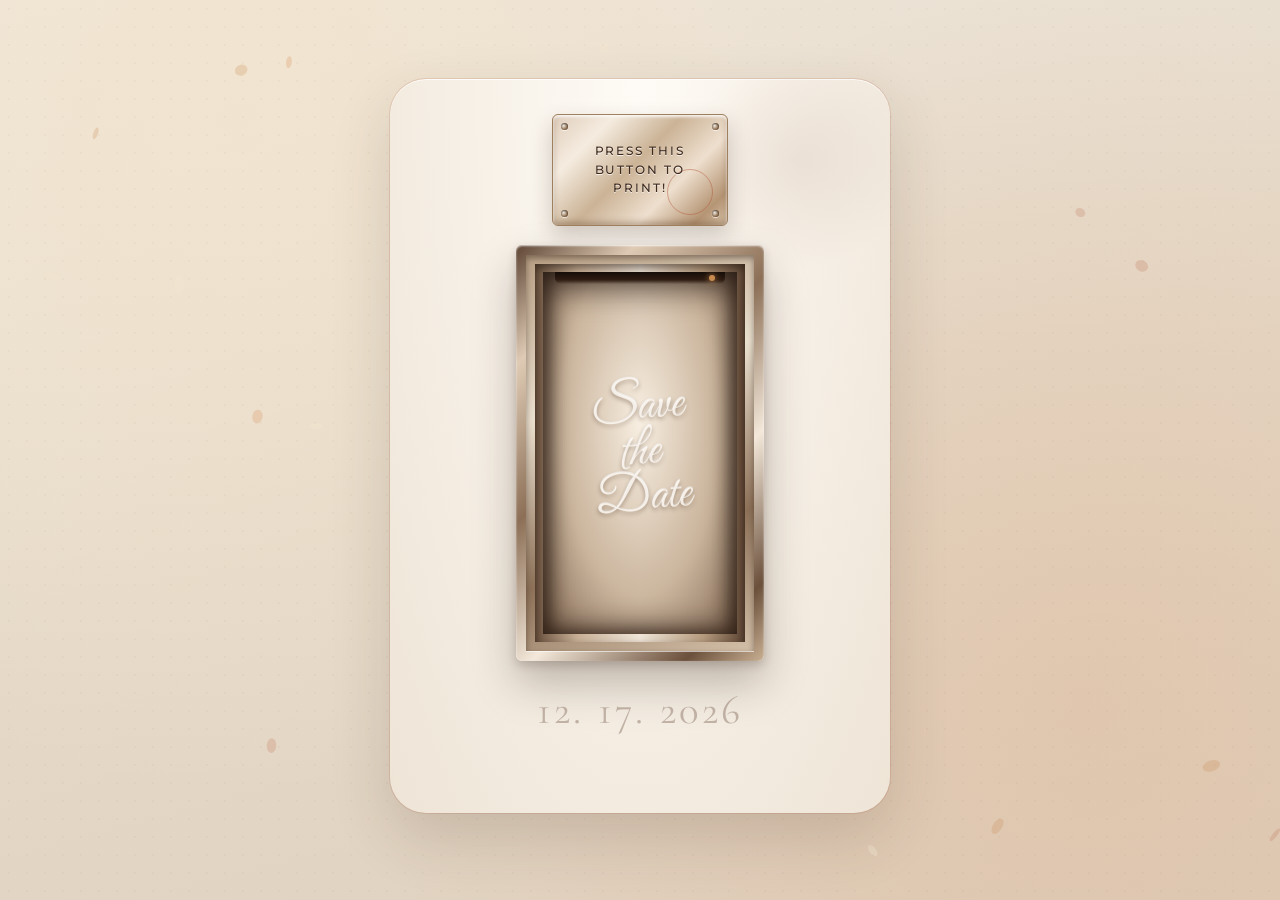
==== index.html @ 6764dfa0 "fix: update venue map links with direct Google Maps search queries" ====
<!DOCTYPE html>
<html lang="en">

<head>
  <meta charset="UTF-8" />
  <meta name="viewport" content="width=device-width, initial-scale=1.0" />
  <title>Clifford &amp; Jessa — Save the Date &amp; Wedding Invitation</title>
  <!-- Google Fonts for Editorial Serif, Sweeping Calligraphy & Engraved Sans -->
  <link rel="preconnect" href="https://fonts.googleapis.com" />
  <link rel="preconnect" href="https://fonts.gstatic.com" crossorigin />
  <link
    href="https://fonts.googleapis.com/css2?family=Alex+Brush&family=Cormorant+Garamond:ital,wght@0,300;0,400;0,500;0,600;0,700;1,400;1,600&family=Great+Vibes&family=Montserrat:wght@300;400;500;600&family=Pinyon+Script&display=swap"
    rel="stylesheet" />
  <link rel="stylesheet" href="styles.css?v=7" />
</head>

<body>
  <!-- Ambient Floating Botanical Petals & Warm Sunlight Overlay -->
  <canvas id="petalCanvas" class="ambient-canvas" aria-hidden="true"></canvas>
  <div class="paper-grain-overlay" aria-hidden="true"></div>

  <!-- Camera Flash Overlay for Photo Booth Print Effect -->
  <div id="cameraFlash" class="camera-flash" aria-hidden="true"></div>

  <main class="invitation-stage" id="invitationStage">
    <!-- =====================================================================
         VIEW 1: INTERACTIVE PHOTO BOOTH DISPENSER (00:00 - 00:06 in Video)
         ===================================================================== -->
    <section id="boothView" class="view-screen booth-screen active" aria-labelledby="boothHeading">
      <div class="phone-card-shell">
        <!-- Subtle Botanical Corner Shadow & Dried Palm Accent -->
        <div class="botanical-shadow-top" aria-hidden="true"></div>

        <!-- Top Stage: Swaps from Metallic "PRESS THE BUTTON TO PRINT!" Plaque to "WE ARE GETTING MARRIED! Clifford & Jessa" -->
        <div class="booth-header-slot">
          <!-- State A: Interactive Metallic Push-Button Plaque (00:00 - 00:01) -->
          <button type="button" id="printButtonPlaque" class="metallic-plaque-btn"
            aria-label="Press the button to print Save the Date photo strip">
            <span class="rivet rivet-tl" aria-hidden="true"></span>
            <span class="rivet rivet-tr" aria-hidden="true"></span>
            <span class="rivet rivet-bl" aria-hidden="true"></span>
            <span class="rivet rivet-br" aria-hidden="true"></span>
            <span class="plaque-shimmer" aria-hidden="true"></span>
            <span class="plaque-text">
              PRESS THIS<br />BUTTON TO<br />PRINT!
            </span>
            <span class="plaque-tap-ring" aria-hidden="true"></span>
          </button>

          <!-- State B: Revealed Wedding Announcement Header (00:02 - 00:06) -->
          <div id="marriedHeader" class="married-header" aria-live="polite">
            <p class="eyebrow-tracked">WE ARE GETTING MARRIED!</p>
            <h1 id="boothHeading" class="couple-script-title" tabindex="-1">
              Clifford <span class="amp">&amp;</span> Jessa
            </h1>
          </div>
        </div>

        <!-- Center Stage: Metallic Photo Booth Dispenser Chute -->
        <div class="dispenser-outer-frame" id="dispenserFrame">
          <div class="dispenser-bezel-step-1">
            <div class="dispenser-bezel-step-2">
              <div class="dispenser-recessed-chute">
                <!-- Top Printer Slot Lip & Shadow -->
                <div class="printer-slot-opening" aria-hidden="true">
                  <div class="printer-status-led" id="printerLed"></div>
                </div>

                <!-- Engraved Inner Plate ("Save the Date" script shown inside the metal chute) -->
                <div class="chute-engraving" id="chuteEngraving" aria-hidden="true">
                  <span class="engraved-script">Save<br />the<br />Date</span>
                </div>

                <!-- Printed 4-Frame Photo Strip (Slides down from top printer slot!) -->
                <div class="printed-strip-viewport" id="stripViewport">
                  <article id="boothPhotoStrip" class="photo-strip"
                    aria-label="Printed 4-frame wedding photo strip of Clifford and Jessa">
                    <div class="strip-frame" data-frame="0">
                      <canvas class="couple-frame-canvas" width="260" height="190" data-pose="1"></canvas>
                      <span class="frame-vintage-gloss"></span>
                    </div>
                    <div class="strip-frame" data-frame="1">
                      <canvas class="couple-frame-canvas" width="260" height="190" data-pose="2"></canvas>
                      <span class="frame-vintage-gloss"></span>
                    </div>
                    <div class="strip-frame" data-frame="2">
                      <canvas class="couple-frame-canvas" width="260" height="190" data-pose="3"></canvas>
                      <span class="frame-vintage-gloss"></span>
                    </div>
                    <div class="strip-frame" data-frame="3">
                      <canvas class="couple-frame-canvas" width="260" height="190" data-pose="4"></canvas>
                      <span class="frame-vintage-gloss"></span>
                    </div>
                    <footer class="strip-caption">
                      <span class="strip-couple-sig">Clifford &amp; Jessa</span>
                      <span class="strip-date-mini">12 . 17 . 2026</span>
                    </footer>
                  </article>
                </div>
              </div>
            </div>
          </div>
        </div>

        <!-- Bottom Stage: Date + "OPEN INVITATION" Button (Reveals after printing) -->
        <div class="booth-footer-area">
          <p id="boothDateDisplay" class="editorial-date-large">12. 17. 2026</p>

          <div class="booth-actions-row">
            <button type="button" id="openInvitationBtn" class="open-invitation-btn"
              aria-label="Open full wedding invitation">
              <span>OPEN INVITATION</span>
            </button>
          </div>
        </div>
      </div>
    </section>

    <!-- =====================================================================
         VIEW 2: FULL EDITORIAL COLLAGE & INTERACTIVE INVITATION (00:07 - 00:22)
         ===================================================================== -->
    <section id="invitationView" class="view-screen invitation-screen" aria-labelledby="venueHeading" hidden>
      <div class="invitation-scroll-container">

        <!-- 1. HERO VENUE & DATE HEADER ("MEET US AT..." at 00:07) -->
        <header class="invitation-hero-header scroll-reveal">
          <p class="eyebrow-tracked">THE WEDDING OF</p>
          <h2 id="venueHeading" class="venue-script-heading" tabindex="-1">
            Clifford<span style="color: black; opacity: 0.25; transform: scale(.75);">&nbsp;&nbsp;+</span>
            <span class="venue-city-script">Jessa</span>
          </h2>
          <p class="hero-full-date" id="heroFullDate">Avanceña • Papel</p>
          <div class="ornamental-divider" aria-hidden="true">
            <span class="divider-line"></span>
            <span class="divider-diamond">✦</span>
            <span class="divider-line"></span>
          </div>
        </header>

        <!-- 2. SIGNATURE EDITORIAL COLLAGE STAGE (00:07 - 00:22 in Video) -->
        <section class="editorial-collage-section" aria-label="Interactive Save the Date Collage">
          <div class="collage-stage">

            <!-- A. WEDDING MOVIE POSTCARD (Tilted Top Card with Live Romantic Cinemagraph - 00:18) -->
            <div class="movie-postcard-wrapper" id="moviePostcard" role="button" tabindex="0"
              aria-label="Wedding movie postcard — click to toggle full cinema mode">
              <div class="postcard-inner">
                <!-- Live Animated Golden-Hour Couple & Terracotta Floral Cinemagraph Canvas -->
                <canvas id="postcardCinemaCanvas" class="postcard-cinema-canvas" width="680" height="440"></canvas>
                <div class="postcard-warm-vignette"></div>

                <!-- Top-Right Invitation Micro-Copy -->
                <div class="postcard-top-right-copy">
                  WE KINDLY INVITE YOU TO<br />
                  OUR WEDDING<br />
                  WITH LOVE
                </div>

                <!-- Sweeping "Save the Date" Typography Overlay (Matches 00:11 & 00:19) -->
                <div class="postcard-save-the-date-overlay">
                  <span class="std-save">Save</span>
                  <span class="std-the">the</span>
                  <span class="std-date">Date</span>
                </div>

                <!-- Bottom Pill Badge & Film Indicator -->
                <div class="postcard-bottom-bar">
                  <span class="film-live-badge">
                    <span class="film-dot"></span> WEDDING FILM POSTCARD
                  </span>
                </div>
              </div>
            </div>

            <!-- B. INTERACTIVE SPINNING VINYL RECORD ("embed your wedding song" - 00:08 & 00:15) -->
            <div class="vinyl-player-cluster" id="vinylCluster">
              <button type="button" id="vinylRecordBtn" class="vinyl-record-btn" aria-pressed="false"
                aria-label="Tap to play Clifford and Jessa's wedding song on vinyl">
                <div class="vinyl-disc" id="vinylDisc">
                  <!-- Grooves & Anisotropic Sheen -->
                  <div class="vinyl-grooves"></div>
                  <div class="vinyl-sheen"></div>

                  <!-- Center Cream & Terracotta Record Label with Monogram & Curved "TAP TO PLAY" -->
                  <div class="vinyl-center-label">
                    <svg viewBox="0 0 200 200" class="vinyl-label-svg" aria-hidden="true">
                      <defs>
                        <path id="topArc" d="M 32,100 A 68,68 0 1,1 168,100" />
                        <path id="bottomArc" d="M 174,100 A 74,74 0 1,1 26,100" />
                      </defs>
                      <!-- Outer decorative terracotta ring -->
                      <circle cx="100" cy="100" r="94" fill="none" stroke="#B05334" stroke-width="1.2"
                        stroke-opacity="0.45" />
                      <circle cx="100" cy="100" r="88" fill="none" stroke="#C98C50" stroke-width="0.7"
                        stroke-dasharray="3 3" stroke-opacity="0.6" />

                      <!-- Top curved song title -->
                      <text class="vinyl-arc-subtext">
                        <textPath href="#topArc" startOffset="50%" text-anchor="middle">
                          WITH YOU • JIMIN, HA SUNG WOON
                        </textPath>
                      </text>

                      <!-- Center Calligraphic Monogram Flourish (Like 00:15 in video) -->
                      <path
                        d="M 52,108 C 65,68 95,65 88,98 C 82,122 60,118 72,96 C 85,72 122,74 116,105 C 112,126 138,118 148,88"
                        fill="none" stroke="#5A3828" stroke-width="2.2" stroke-linecap="round" />
                      <text x="100" y="108" text-anchor="middle" class="vinyl-monogram-text">C &amp; J</text>

                      <!-- Bottom Curved "TAP TO PLAY" (Exact match to 00:15 in video) -->
                      <text class="vinyl-arc-tap" id="vinylArcText">
                        <textPath href="#bottomArc" startOffset="50%" text-anchor="middle">
                          TAP TO PLAY
                        </textPath>
                      </text>
                    </svg>
                    <span class="vinyl-spindle-hole"></span>
                  </div>
                </div>
              </button>

              <!-- Floating Musical Notes When Playing -->
              <div class="vinyl-notes-emitter" id="vinylNotes" aria-hidden="true">
                <span class="note n1">♪</span>
                <span class="note n2">♫</span>
                <span class="note n3">♩</span>
              </div>
            </div>

            <!-- C. OVERLAPPING 4-FRAME PHOTO BOOTH STRIP (Right Side Tilted - 00:08 to 00:14) -->
            <div class="collage-strip-holder" id="collageStripHolder" tabindex="0" role="button" aria-label="Photo booth strip — hover or tap to bring to front">
              <div class="photo-strip collage-photo-strip" id="collagePhotoStrip">
                <div class="strip-frame">
                  <canvas class="couple-frame-canvas" width="260" height="190" data-pose="1"></canvas>
                  <span class="frame-vintage-gloss"></span>
                </div>
                <div class="strip-frame">
                  <canvas class="couple-frame-canvas" width="260" height="190" data-pose="2"></canvas>
                  <span class="frame-vintage-gloss"></span>
                </div>
                <div class="strip-frame">
                  <canvas class="couple-frame-canvas" width="260" height="190" data-pose="3"></canvas>
                  <span class="frame-vintage-gloss"></span>
                </div>
                <div class="strip-frame">
                  <canvas class="couple-frame-canvas" width="260" height="190" data-pose="4"></canvas>
                  <span class="frame-vintage-gloss"></span>
                </div>
                <footer class="strip-caption">
                  <span class="strip-couple-sig">Clifford &amp; Jessa</span>
                  <span class="strip-date-mini">12 . 17 . 2026</span>
                </footer>
              </div>
            </div>

            <!-- D. FORMAL HANDMADE CALLIGRAPHY INVITATION CARD (00:08 - 00:14) -->
            <article class="formal-invitation-card" id="formalInvitationCard" tabindex="0" aria-label="Formal Invitation Note — hover or tap to bring to front">
              <div class="card-inner-border">
                <blockquote class="handwritten-note">
                  We'd love for you to join us<br />
                  at the wedding!
                </blockquote>
              </div>
            </article>
          </div>
        </section>

        <!-- 3. CEREMONY & RECEPTION VENUE HIGHLIGHT BANNER (From Media 1) -->
        <section class="venue-terracotta-banner scroll-reveal" aria-label="Ceremony and Reception Details">
          <h6 class="terracotta-banner-script">
            Ceremony
          </h6>
          <p class="terracotta-banner-date">BIRHEN SA KASILAK<br />MINDANAO SHRINE PARISH</p>
          <p class="terracotta-banner-date-sub">Brgy. Bading, Butuan City</p>
          <p class="terracotta-banner-time">December 17, 2026 • 1:00 PM</p>
          <a
            href="https://www.google.com/maps/search/?api=1&amp;query=XG9M%2BQHP+Birhen+Sa+Kasilak+Shrine,+Butuan+City,+8600+Agusan+del+Norte"
            target="_blank"
            rel="noopener noreferrer"
            class="venue-directions-btn"
          >
            Get Directions ↗
          </a>

          <div class="terracotta-banner-reception">
            <p class="terracotta-banner-script reception-script">Reception</p>
            <p class="terracotta-banner-date-sub">to follow at</p>
            <p class="terracotta-reception-label">Almont Inland Resort</p>
            <a
              href="https://www.google.com/maps/search/?api=1&amp;query=Almont+Inland+Resort,+J+C+Aquino+Ave,+Butuan+City,+8600+Agusan+del+Norte"
              target="_blank"
              rel="noopener noreferrer"
              class="venue-directions-btn"
            >
              Get Directions ↗
            </a>
          </div>
        </section>

        <!-- 4. COUNTDOWN TIMER SECTION ("WE HOPE YOU CAN JOIN US IN..." at 00:08 - 00:14) -->
        <section class="countdown-section scroll-reveal" aria-label="Wedding Countdown">
          <p class="eyebrow-tracked">WE HOPE YOU CAN JOIN US IN...</p>
          <div class="countdown-grid" id="countdownGrid" role="timer" aria-live="off">
            <div class="countdown-cell">
              <span class="countdown-num" id="cdDays">48</span>
              <span class="countdown-label">DAYS</span>
            </div>
            <span class="countdown-colon" aria-hidden="true">:</span>
            <div class="countdown-cell">
              <span class="countdown-num" id="cdHours">14</span>
              <span class="countdown-label">HOURS</span>
            </div>
            <span class="countdown-colon" aria-hidden="true">:</span>
            <div class="countdown-cell">
              <span class="countdown-num" id="cdMinutes">48</span>
              <span class="countdown-label">MINUTES</span>
            </div>
            <span class="countdown-colon" aria-hidden="true">:</span>
            <div class="countdown-cell">
              <span class="countdown-num" id="cdSeconds">00</span>
              <span class="countdown-label">SECONDS</span>
            </div>
          </div>
        </section>

        <!-- 5. THE WEDDING ENTOURAGE (From Media 2) -->
        <section class="entourage-section scroll-reveal" aria-labelledby="entourageHeading">
          <p class="eyebrow-tracked">HONORING THOSE BESIDE US</p>
          <h3 id="entourageHeading" class="section-script-title">The Wedding Entourage</h3>

          <!-- Interactive Filter Tabs for Entourage -->
          <div class="entourage-filter-bar" role="tablist" aria-label="Filter entourage by role">
            <button type="button" class="entourage-tab active" role="tab" aria-selected="true"
              data-entourage-filter="all">
              All
            </button>
            <button type="button" class="entourage-tab" role="tab" aria-selected="false"
              data-entourage-filter="parents-sponsors">
              Parents &amp; Principal Sponsors
            </button>
            <button type="button" class="entourage-tab" role="tab" aria-selected="false"
              data-entourage-filter="wedding-party">
              Best Man, Maid of Honor &amp; Party
            </button>
            <button type="button" class="entourage-tab" role="tab" aria-selected="false"
              data-entourage-filter="secondary-bearers">
              Secondary Sponsors &amp; Bearers
            </button>
          </div>

          <div class="entourage-paper-card">
            <!-- Parents -->
            <div class="entourage-group" data-entourage-category="parents-sponsors">
              <div class="entourage-two-col">
                <div class="entourage-col">
                  <h4 class="entourage-gold-ribbon">PARENTS OF THE GROOM</h4>
                  <ul class="entourage-list">
                    <li>Mr. Alvynn Cloyd L. Avanceña</li>
                    <li>Mrs. Jocelyn G. Avanceña</li>
                  </ul>
                </div>
                <div class="entourage-col">
                  <h4 class="entourage-gold-ribbon">PARENTS OF THE BRIDE</h4>
                  <ul class="entourage-list">
                    <li>Mr. Lourdino M. Papel</li>
                    <li>Mrs. Jessica S. Papel</li>
                  </ul>
                </div>
              </div>
            </div>

            <!-- Principal Sponsors -->
            <div class="entourage-group" data-entourage-category="parents-sponsors">
              <h4 class="entourage-gold-ribbon ribbon-wide">PRINCIPAL SPONSORS</h4>
              <div class="entourage-two-col sponsors-grid">
                <ul class="entourage-list">
                  <li>Mrs. Nenith Fortun</li>
                  <li>Mrs. Jane Ignilan</li>
                  <li>Engr. Catherine Aparicio</li>
                  <li>Engr. Gifaril M. Cabalquinto</li>
                  <li>Mrs. Melody Ann A. Aradanas</li>
                  <li>Mrs. Amor M. Estillore</li>
                  <li>Mrs. Armilyn Pahunang</li>
                  <li>Melissa Aradanas</li>
                  <li>Mrs. Charley Tayler</li>
                  <li>Mrs. Isidra Estrella P. Navarro</li>
                  <li>Mrs. Leah M. Obedencia</li>
                  <li>Mrs. Lasylee Marte</li>
                </ul>
                <ul class="entourage-list">
                  <li>Mr. Greg Patrick Pabilonio</li>
                  <li>Mr. Cesar M. Bontorostro</li>
                  <li>Engr. Wilfredo B. Aparicio Jr.</li>
                  <li>Mr. Melvyn A. Aradanas</li>
                  <li>Mrs. Anwar Faharudin M. Maulana</li>
                  <li>Engr. Judee Q. Estillore</li>
                  <li>Mr. Jefrey Pahunang</li>
                  <li>Mr. Marvin Aradanas</li>
                  <li>Mr. Joel P. Avanceña</li>
                  <li>Mr. Roy V. Navarro</li>
                  <li>Mr. Hirome C. Obendencia</li>
                  <li>Mr. Jerome Marte</li>
                </ul>
              </div>
            </div>

            <!-- Best Man & Maid of Honor + Groomsmen & Bridesmaids -->
            <div class="entourage-group" data-entourage-category="wedding-party">
              <div class="entourage-two-col">
                <div class="entourage-col">
                  <h4 class="entourage-gold-ribbon">BEST MAN</h4>
                  <ul class="entourage-list">
                    <li>Mr. John Jaypee Greg D. Jamito</li>
                  </ul>
                </div>
                <div class="entourage-col">
                  <h4 class="entourage-gold-ribbon">MAID OF HONOR</h4>
                  <ul class="entourage-list">
                    <li>Ms. Loureca S. Papel</li>
                  </ul>
                </div>
              </div>

              <div class="entourage-two-col mt-entourage">
                <div class="entourage-col">
                  <h4 class="entourage-gold-ribbon">GROOMSMEN</h4>
                  <ul class="entourage-list">
                    <li>Mr. Kent Argate</li>
                    <li>Mr. Kent Marthy R. Anore</li>
                    <li>Mr. Jerico Vellina</li>
                    <li>Mr. Ryan Christian Coral</li>
                    <li>Mr. William Cupay</li>
                  </ul>
                </div>
                <div class="entourage-col">
                  <h4 class="entourage-gold-ribbon">BRIDESMAIDS</h4>
                  <ul class="entourage-list">
                    <li>Ms. Ashley Mae G. Avanceña</li>
                    <li>Ms. Stiffany Kate Baslot</li>
                    <li>Ms. Cristina C. Tiu</li>
                    <li>Ms. Jenevah Tara D. Pestañas</li>
                    <li>Ms. Christine P. Macuno</li>
                  </ul>
                </div>
              </div>
            </div>

            <!-- Secondary Sponsors & Bearers -->
            <div class="entourage-group" data-entourage-category="secondary-bearers">
              <h4 class="entourage-gold-ribbon ribbon-wide">SECONDARY SPONSORS</h4>

              <div class="secondary-sponsors-stack">
                <div class="secondary-pair">
                  <h5 class="entourage-sub-ribbon">CANDLE</h5>
                  <div class="entourage-two-col">
                    <span>Mr. Jerson Guerrero</span>
                    <span>Mrs. Luningning Guerrero</span>
                  </div>
                </div>

                <div class="secondary-pair">
                  <h5 class="entourage-sub-ribbon">VEIL</h5>
                  <div class="entourage-two-col">
                    <span>Mr. Rizford Burdeos</span>
                    <span>Mrs. Bernadette Burdeos</span>
                  </div>
                </div>

                <div class="secondary-pair">
                  <h5 class="entourage-sub-ribbon">CORD</h5>
                  <div class="entourage-two-col">
                    <span>Mr. Earnest Joefeb Arriola</span>
                    <span>Mrs. Sheila Mae P. Arriola</span>
                  </div>
                </div>
              </div>

              <div class="entourage-three-col mt-entourage">
                <div class="entourage-col">
                  <h5 class="entourage-sub-ribbon">RING BEARER</h5>
                  <p class="bearer-name">Clark Ezekiel D. Dapal</p>
                </div>
                <div class="entourage-col">
                  <h5 class="entourage-sub-ribbon">SYMBOL OF TREASURE</h5>
                  <p class="bearer-name">—</p>
                </div>
                <div class="entourage-col">
                  <h5 class="entourage-sub-ribbon">BIBLE BEARER</h5>
                  <p class="bearer-name">Asher Zeke D. Dapal</p>
                </div>
              </div>

              <div class="mt-entourage">
                <h4 class="entourage-gold-ribbon ribbon-wide">FLOWER GIRLS</h4>
                <ul class="entourage-list flower-girls-list">
                  <li>Bella Papel</li>
                  <li>Niovi Dapal</li>
                  <li>Eliana Guerrero</li>
                </ul>
              </div>
            </div>
          </div>
        </section>

        <!-- 6. ATTIRE GUIDE & BOTANICAL COLOR PALETTE (From Media 4 & 5 + Floral Photos) -->
        <section class="palette-section scroll-reveal" aria-labelledby="paletteHeading">
          <p class="eyebrow-tracked">DRESS CODE &amp; COLOR MOTIF</p>
          <h3 id="paletteHeading" class="section-script-title">Attire Guide</h3>
          <p class="section-body-copy">
            Please use this guide for your attire as we celebrate in warm shades of terracotta, sunset peach, dusty
            rose, beige, taupe, and champagne.
          </p>

          <!-- Attire Cards for Principal Sponsors (Ninang & Ninong) & Guests (Gentlemen & Ladies) -->
          <div class="attire-guide-cards">
            <!-- Principal Sponsors Attire Card -->
            <article class="attire-showcase-card">
              <div class="attire-card-header">
                <span class="eyebrow-tracked">PRINCIPAL SPONSORS</span>
                <h4>Ninang &amp; Ninong</h4>
              </div>
              <figure class="attire-figure">
                <img src="assets/attire-sponsors.jpg"
                  alt="Attire Guide for Ninang and Ninong: Formal Long Gown in Beige, Taupe, and Champagne for Ninang; Formal open coat that suits our color motif for Ninong"
                  loading="lazy" />
              </figure>
            </article>

            <!-- Guests Attire Card (Gentlemen & Ladies) -->
            <article class="attire-showcase-card">
              <div class="attire-card-header">
                <span class="eyebrow-tracked">GUESTS ATTIRE</span>
                <h4>Gentlemen &amp; Ladies</h4>
              </div>
              <figure class="attire-figure">
                <img src="assets/attire-guests.jpg"
                  alt="Attire Guide for Gentlemen and Ladies featuring formal long-sleeve shirts with slacks for Gentlemen and flowing floor-length formal dresses for Ladies in terracotta, peach, blush, and taupe tones"
                  loading="lazy" />
              </figure>
              <div class="attire-details-grid">
                <div class="attire-role-box">
                  <strong>GENTLEMEN</strong>
                  <p>Formal long-sleeve button-down shirt in our motif shades paired with beige, taupe, or black slacks
                  </p>
                </div>
                <div class="attire-role-box">
                  <strong>LADIES</strong>
                  <p>Formal long gown or flowing dress in terracotta, warm peach, dusty rose, blush, or mauve-taupe</p>
                </div>
              </div>
            </article>
          </div>

          <!-- Interactive 5 Floral Swatches from Photo 1 -->
          <div class="floral-swatch-row" role="listbox" aria-label="Wedding Color Palette Swatches">
            <button type="button" class="swatch-item active" role="option" aria-selected="true" data-color="#F2E4CE"
              data-name="Cream Daffodils" data-desc="Soft sunlit ivory &amp; warm champagne silk tones">
              <span class="swatch-circle" style="--swatch-hex: #F2E4CE;"></span>
              <span class="swatch-flower-tag">CREAM</span>
              <span class="swatch-flower-name">DAFFODILS</span>
            </button>

            <button type="button" class="swatch-item" role="option" aria-selected="false" data-color="#C98C50"
              data-name="Amber Banyan Leaves" data-desc="Golden honeyed amber, warm ochre &amp; bronze accents">
              <span class="swatch-circle" style="--swatch-hex: #C98C50;"></span>
              <span class="swatch-flower-tag">AMBER</span>
              <span class="swatch-flower-name">BANYAN LEAVES</span>
            </button>

            <button type="button" class="swatch-item" role="option" aria-selected="false" data-color="#F7F1E8"
              data-name="Cream Blooming Peony" data-desc="Delicate alabaster, pearl linen &amp; soft cream tailoring">
              <span class="swatch-circle" style="--swatch-hex: #F7F1E8;"></span>
              <span class="swatch-flower-tag">CREAM</span>
              <span class="swatch-flower-name">BLOOMING PEONY</span>
            </button>

            <button type="button" class="swatch-item" role="option" aria-selected="false" data-color="#B05334"
              data-name="Terracotta Anthuriums" data-desc="Rich burnt sienna, spiced terracotta &amp; rust velvet">
              <span class="swatch-circle" style="--swatch-hex: #B05334;"></span>
              <span class="swatch-flower-tag">TERRACOTTA</span>
              <span class="swatch-flower-name">ANTHURIUMS</span>
            </button>
          </div>

          <!-- Active Swatch Detail Banner -->
          <div class="swatch-inspector-card" id="swatchInspector">
            <span class="inspector-dot" id="inspectorDot" style="background: #F2E4CE;"></span>
            <div class="inspector-copy">
              <strong id="inspectorTitle">Cream Daffodils (#F2E4CE)</strong>
              <p id="inspectorDesc">Soft sunlit ivory &amp; warm champagne silk tones</p>
            </div>
          </div>
        </section>

        <!-- 7. ORDER OF EVENTS TIMELINE (Updated for 1:00 PM Ceremony & Almont Inland Resort Reception) -->
        <section class="timeline-section scroll-reveal" aria-labelledby="timelineHeading">
          <p class="eyebrow-tracked">THE CELEBRATION</p>
          <h3 id="timelineHeading" class="section-script-title">Order of Events</h3>

          <div class="timeline-list">
            <div class="timeline-item scroll-reveal">
              <span class="timeline-time">12:00 NN</span>
              <span class="timeline-marker" aria-hidden="true"></span>
              <div class="timeline-content">
                <h4>Guest Arrival &amp; Seating</h4>
                <p>Birhen sa Kasilak Mindanao Shrine Parish — Kindly arrive at least one hour before the ceremony to
                  settle in comfortably.</p>
              </div>
            </div>

            <div class="timeline-item scroll-reveal">
              <span class="timeline-time">1:00 PM</span>
              <span class="timeline-marker" aria-hidden="true"></span>
              <div class="timeline-content">
                <h4>Wedding Ceremony</h4>
                <p>Solemn exchange of marriage vows and nuptial blessing at Birhen sa Kasilak Mindanao Shrine Parish.
                </p>
              </div>
            </div>

            <div class="timeline-item scroll-reveal">
              <span class="timeline-time">2:30 PM</span>
              <span class="timeline-marker" aria-hidden="true"></span>
              <div class="timeline-content">
                <h4>Post-Ceremony Photos &amp; Travel to Reception</h4>
                <p>Celebratory photos with the newlyweds followed by transfer to Almont Inland Resort Butuan.</p>
              </div>
            </div>

            <div class="timeline-item scroll-reveal">
              <span class="timeline-time">4:00 PM</span>
              <span class="timeline-marker" aria-hidden="true"></span>
              <div class="timeline-content">
                <h4>Reception &amp; Banquet Dinner</h4>
                <p>Grand entrance, dinner celebration, heartfelt toasts, and first dance at Almont Inland Resort Butuan.
                </p>
              </div>
            </div>
          </div>
        </section>

        <!-- 8. IMPORTANT REMINDERS, FAQs & UNPLUGGED CEREMONY REQUEST (From Media 3) -->
        <section class="reminders-faq-section scroll-reveal" aria-labelledby="remindersHeading">
          <p class="eyebrow-tracked">GENTLE REMINDERS &amp; FAQs</p>
          <h3 id="remindersHeading" class="section-script-title">Notes for Our Guests</h3>

          <div class="faq-cards-stack">
            <article class="faq-card">
              <h4 class="faq-question">What time should I arrive?</h4>
              <p class="faq-answer">
                We’d love for you to be comfortably seated before the ceremony begins! To help everything go smoothly
                and allow everyone to settle in, we kindly recommend arriving at least one hour before the ceremony. We
                can’t wait to share this special moment with you!
              </p>
            </article>

            <article class="faq-card">
              <h4 class="faq-question">Can I bring someone else to your wedding with me?</h4>
              <p class="faq-answer">
                We’re so happy to celebrate this special day with you! However, due to our limited venue capacity, we’re
                only able to accommodate the guests included on our guest list. Each seat has been thoughtfully reserved
                for a specific guest, so we kindly ask that you join us only if your name is on the invitation. Thank
                you so much for understanding and for being part of our special day.
              </p>
            </article>

            <article class="faq-card unplugged-heart-card">
              <span class="unplugged-badge">📵 UNPLUGGED CEREMONY</span>
              <h4 class="faq-question">A Little Request from our Hearts</h4>
              <div class="faq-answer unplugged-paragraphs">
                <p>
                  As we begin this beautiful new chapter of our lives, we hope to share our wedding ceremony with all of
                  you in the most meaningful way. We wish to keep this special moment solemn and intimate, allowing us
                  to be fully present as we exchange our vows and become husband and wife.
                </p>
                <p>
                  With love, we kindly ask everyone to refrain from taking photos or videos during the ceremony. Please
                  leave the capturing of these precious moments to our wonderful photography and videography team.
                </p>
                <p>
                  Once we are announced as husband and wife, feel free to take out your phones, snap photos, and
                  celebrate this special moment with us!
                </p>
                <p>
                  Don't worry, we'll make sure to share our wedding photos with you after the celebration so we can all
                  look back on these beautiful memories together.
                </p>
                <p class="unplugged-closing">
                  Thank you for understanding and for being part of one of the most meaningful days of our lives. Your
                  presence means so much to us, and we can't wait to celebrate this love with you!
                </p>
              </div>
            </article>
          </div>
        </section>

        <!-- 9. MONETARY GIFT & BANK TRANSFER QR SECTION -->
        <section class="gifts-section scroll-reveal" aria-labelledby="giftsHeading">
          <p class="eyebrow-tracked">A NOTE ON GIFTS</p>
          <h3 id="giftsHeading" class="section-script-title">Gift Guide</h3>
          <p class="section-body-copy gifts-caption">
            Your presence is already a gift for us, but if you feel called to give, a monetary gift is one we warmly
            suggest as we begin building our new life together.
          </p>

          <article class="gift-qr-card" aria-label="UnionBank InstaPay QR Code for Bank Transfers">
            <div class="gift-bank-header">
              <span class="bank-pill-badge">UnionBank • InstaPay</span>
              <h4 class="bank-account-name" id="bankAccountName">LOURDJESSA SIMENE PAPEL</h4>
              <p class="bank-account-number">**** **** 9909</p>
            </div>

            <figure class="gift-qr-frame">
              <img
                src="assets/gift-qr.png"
                alt="UnionBank InstaPay QR Code for Lourdjessa Simene Papel (ending in 9909)"
                class="gift-qr-img"
                width="503"
                height="504"
                loading="lazy"
              />
            </figure>

            <p class="gift-scan-hint">Scan directly with any banking or e-wallet app via InstaPay, or save the QR code below.</p>

            <div class="gift-actions-row">
              <a
                href="assets/unionbank-qr-card.png"
                download="Clifford-and-Jessa-UnionBank-QR.png"
                class="primary-terracotta-btn gift-download-btn"
              >
                Download QR Code
              </a>
            </div>
          </article>
        </section>

        <!-- 10. WAX SEAL ENVELOPE & RSVP CTA SECTION -->
        <section class="rsvp-envelope-section" aria-labelledby="rsvpSectionHeading">
          <div class="terracotta-envelope-card">
            <div class="envelope-flap-graphic" aria-hidden="true"></div>
            <p class="eyebrow-tracked">KINDLY RESPOND ON OR BEFORE<br />DECEMBER 3, 2026</p>
            <h3 id="rsvpSectionHeading" class="section-script-title">Reserve Your Seat</h3>
            <p class="section-body-copy">
              Tap the terracotta wax seal below to open your personal RSVP card and confirm your attendance.
            </p>

            <!-- Interactive Terracotta Wax Seal Button -->
            <button type="button" id="waxSealRsvpBtn" class="wax-seal-btn"
              aria-label="Press wax seal to open RSVP form">
              <span class="wax-seal-outer">
                <span class="wax-seal-inner">
                  <span class="wax-monogram">C&amp;J</span>
                  <span class="wax-sub">RSVP</span>
                </span>
              </span>
            </button>

            <div id="rsvpSavedBadge" class="rsvp-saved-badge" hidden>
              <span>✓ Your RSVP is sealed &amp; confirmed!</span>
            </div>
          </div>
        </section>

        <footer class="invitation-footer">
          <p class="couple-script-footer">Clifford &amp; Jessa</p>
          <p class="footer-meta">DECEMBER 17, 2026</p>
          <button type="button" id="replayBoothFooterBtn" class="subtle-text-btn">
            ↑ Return to Photo Booth Dispenser
          </button>
        </footer>

      </div>
    </section>
  </main>

  <!-- =====================================================================
       MODAL 1: FULLSCREEN VINYL RECORD TURNTABLE ("embed your wedding song" 00:15)
       Uses native <dialog closedby="any"> + JS backdrop fallback
       ===================================================================== -->
  <dialog id="vinylModal" class="luxury-dialog vinyl-dialog" closedby="any" aria-labelledby="vinylModalTitle">
    <div class="dialog-sheet vinyl-sheet">
      <button type="button" class="dialog-close-btn" data-close-dialog="vinylModal"
        aria-label="Close turntable view">✕</button>
      <p class="eyebrow-tracked">EMBED YOUR WEDDING SONG 🕊️</p>
      <h2 id="vinylModalTitle" class="dialog-script-title">Our Wedding Turntable</h2>

      <div class="turntable-stage">
        <div class="vinyl-disc vinyl-disc-large" id="vinylDiscLarge">
          <div class="vinyl-grooves"></div>
          <div class="vinyl-sheen"></div>
          <div class="vinyl-center-label">
            <svg viewBox="0 0 200 200" class="vinyl-label-svg" aria-hidden="true">
              <defs>
                <path id="modalTopArc" d="M 32,100 A 68,68 0 1,1 168,100" />
                <path id="modalBottomArc" d="M 174,100 A 74,74 0 1,1 26,100" />
              </defs>
              <circle cx="100" cy="100" r="94" fill="none" stroke="#B05334" stroke-width="1.2" stroke-opacity="0.45" />
              <text class="vinyl-arc-subtext">
                <textPath href="#modalTopArc" startOffset="50%" text-anchor="middle">
                  WITH YOU • JIMIN, HA SUNG WOON
                </textPath>
              </text>
              <path
                d="M 52,108 C 65,68 95,65 88,98 C 82,122 60,118 72,96 C 85,72 122,74 116,105 C 112,126 138,118 148,88"
                fill="none" stroke="#5A3828" stroke-width="2.2" stroke-linecap="round" />
              <text x="100" y="108" text-anchor="middle" class="vinyl-monogram-text">C &amp; J</text>
              <text class="vinyl-arc-tap">
                <textPath href="#modalBottomArc" startOffset="50%" text-anchor="middle" id="modalVinylArcText">
                  TAP TO PLAY
                </textPath>
              </text>
            </svg>
            <span class="vinyl-spindle-hole"></span>
          </div>
        </div>
        <!-- Tonearm -->
        <div class="tonearm" id="tonearm" aria-hidden="true"></div>
      </div>

      <p class="song-title-display" id="currentSongTitle">“With you - Jimin, Ha Sung Woon”</p>

      <div class="turntable-actions">
        <button type="button" id="modalPlayToggleBtn" class="primary-terracotta-btn">
          Play / Pause Vinyl
        </button>
        <label class="secondary-outline-btn" for="customAudioInput">
          ♪ Load Custom MP3 Song
          <input type="file" id="customAudioInput" accept="audio/*" hidden />
        </label>
      </div>
      <audio id="customAudioElement" loop hidden></audio>
    </div>
  </dialog>

  <!-- =====================================================================
       MODAL 2: WAX-SEAL INTERACTIVE RSVP DIALOG
       Uses native <dialog closedby="any"> + JS backdrop fallback
       ===================================================================== -->
  <dialog id="rsvpModal" class="luxury-dialog rsvp-dialog" closedby="any" aria-labelledby="rsvpModalTitle">
    <div class="dialog-sheet">
      <button type="button" class="dialog-close-btn" data-close-dialog="rsvpModal"
        aria-label="Close RSVP dialog">✕</button>
      <p class="eyebrow-tracked">THE CELEBRATION OF<br />CLIFFORD &amp; JESSA</p>
      <h2 id="rsvpModalTitle" class="dialog-script-title">Répondez S'il Vous Plaît</h2>

      <form id="rsvpForm" class="rsvp-form">
        <div class="form-field">
          <label for="guestName">Full Name(s)</label>
          <input type="text" id="guestName" name="guestName" required placeholder="e.g., Sophia &amp; Alexander Laurent"
            autocomplete="name" />
        </div>

        <div class="form-row-2">
          <div class="form-field">
            <label for="attendanceSelect">Will You Attend?</label>
            <select id="attendanceSelect" name="attendance" required>
              <option value="joyfully_accepts">Joyfully Accepts</option>
              <option value="regretfully_declines">Regretfully Declines</option>
            </select>
          </div>

          <div class="form-field">
            <label for="foodRestrictions">Any food restrictions?</label>
            <input type="text" id="foodRestrictions" name="foodRestrictions"
              placeholder="e.g., None, no pork, allergies..." />
          </div>
        </div>

        <div class="form-field">
          <label for="guestMessage">Note for the Couple</label>
          <textarea id="guestMessage" name="message" rows="2"
            placeholder="Share your wishes for Clifford &amp; Jessa..."></textarea>
        </div>

        <button type="submit" id="rsvpSubmitBtn" class="primary-terracotta-btn full-width-btn">
          Seal &amp; Send RSVP
        </button>
      </form>
    </div>
  </dialog>

  <!-- =====================================================================
       MODAL 3: WAX-SEALED RSVP CONFIRMATION MODAL
       Uses native <dialog closedby="any"> + JS backdrop fallback
       ===================================================================== -->
  <dialog id="rsvpSuccessModal" class="luxury-dialog rsvp-success-dialog" closedby="any" aria-labelledby="rsvpSuccessTitle">
    <div class="dialog-sheet rsvp-success-sheet">
      <button type="button" class="dialog-close-btn" data-close-dialog="rsvpSuccessModal"
        aria-label="Close confirmation dialog">✕</button>

      <div class="rsvp-success-seal" aria-hidden="true">
        <span class="wax-seal-outer">
          <span class="wax-seal-inner">
            <span class="wax-monogram">C&amp;J</span>
            <span class="wax-sub">SEALED</span>
          </span>
        </span>
      </div>

      <p class="eyebrow-tracked">RSVP CONFIRMED</p>
      <h2 id="rsvpSuccessTitle" class="dialog-script-title">Thank You!</h2>
      <p id="rsvpSuccessMessage" class="rsvp-success-copy">
        Your wax-sealed RSVP has been recorded.
      </p>
      <p class="rsvp-success-subcopy">
        We look forward to celebrating with you on December 17, 2026!
      </p>

      <button type="button" class="primary-terracotta-btn full-width-btn" data-close-dialog="rsvpSuccessModal">
        Done
      </button>
    </div>
  </dialog>

  <script src="script.js?v=6"></script>
</body>

</html>
---- styles.css ----
/* ==========================================================================
   CLIFFORD & JESSA — INTERACTIVE WEDDING INVITATION
   Palette inspired by the attached Floral & Terracotta Moodboard Photos:
   - Cream Daffodils (#F2E4CE)
   - Amber Banyan Leaves (#C98C50)
   - Cream Blooming Peony (#F7F1E8)
   - Sunset Yellow Vendela Rose (#D88046)
   - Terracotta Anthuriums (#B05334)
   ========================================================================== */

:root {
  /* Botanical Color Palette from Attached Photos */
  --bg-oatmeal: #EAE0D3;
  --bg-cream-peony: #F5EFE7;
  --bg-parchment: #FCF9F4;
  --cream-daffodil: #F2E4CE;
  --amber-banyan: #C98C50;
  --sunset-vendela: #D88046;
  --terracotta: #B05334;
  --terracotta-deep: #8C3B20;
  --cappuccino-taupe: #B69682;
  --champagne-brass: #C8A982;
  --ink-espresso: #36231B;
  --ink-umber: #684939;
  --ink-muted: #8C6D5B;

  /* Typography */
  --font-serif: 'Cormorant Garamond', Georgia, serif;
  --font-script: 'Great Vibes', 'Pinyon Script', cursive;
  --font-calligraphy: 'Alex Brush', 'Great Vibes', cursive;
  --font-sans: 'Montserrat', -apple-system, BlinkMacSystemFont, sans-serif;

  /* Shadows & Depth */
  --shadow-soft: 0 18px 42px rgba(54, 35, 27, 0.12);
  --shadow-card: 0 12px 30px rgba(72, 42, 28, 0.16);
  --shadow-strip: 0 14px 28px rgba(45, 26, 18, 0.25);
}

*,
*::before,
*::after {
  box-sizing: border-box;
  margin: 0;
  padding: 0;
}

html {
  scroll-behavior: smooth;
  background-color: var(--bg-oatmeal);
  color: var(--ink-espresso);
  font-family: var(--font-serif);
  -webkit-font-smoothing: antialiased;
}

body {
  min-height: 100dvh;
  background:
    radial-gradient(circle at 18% 12%, rgba(242, 228, 206, 0.85) 0%, transparent 52%),
    radial-gradient(circle at 85% 78%, rgba(216, 128, 70, 0.16) 0%, transparent 55%),
    linear-gradient(165deg, #EFE7DC 0%, #E5D9C8 50%, #DFD0BE 100%);
  overflow-x: hidden;
  position: relative;
}

/* Ambient Floating Petals & Paper Texture */
.ambient-canvas {
  position: fixed;
  inset: 0;
  width: 100%;
  height: 100%;
  pointer-events: none;
  z-index: 1;
}

.paper-grain-overlay {
  position: fixed;
  inset: 0;
  pointer-events: none;
  z-index: 2;
  opacity: 0.28;
  background-image: radial-gradient(rgba(104, 73, 57, 0.12) 1px, transparent 0);
  background-size: 18px 18px;
}

/* Camera Shutter Flash Effect */
.camera-flash {
  position: fixed;
  inset: 0;
  background: #FFFDF9;
  opacity: 0;
  pointer-events: none;
  z-index: 999;
  transition: opacity 0.45s ease-out;
}

.camera-flash.flash-active {
  opacity: 0.85;
  transition: none;
}

/* ==========================================================================
   MAIN INVITATION STAGE & VIEW TRANSITIONS
   ========================================================================== */
.invitation-stage {
  position: relative;
  z-index: 10;
  min-height: 100dvh;
  display: flex;
  flex-direction: column;
  align-items: center;
  justify-content: center;
  padding: 32px 16px 40px;
}

.view-screen {
  width: 100%;
  max-width: 500px;
  margin: 0 auto;
}

.view-screen[hidden] {
  display: none !important;
}

/* View Transition API Rules (Following same-document-transitions guide) */
.couple-script-title,
.venue-script-heading {
  width: fit-content;
  margin-inline: auto;
}

::view-transition-old(shared-photo-strip),
::view-transition-new(shared-photo-strip) {
  height: 100%;
}

@media (prefers-reduced-motion: reduce) {

  ::view-transition-group(*),
  ::view-transition-old(*),
  ::view-transition-new(*) {
    animation: none !important;
  }
}

/* ==========================================================================
   VIEW 1: PHOTO BOOTH DISPENSER SCREEN (00:00 - 00:06 in Video)
   ========================================================================== */
.phone-card-shell {
  position: relative;
  background:
    radial-gradient(ellipse at 50% 0%, rgba(255, 252, 247, 0.92), rgba(238, 228, 214, 0.96)),
    var(--bg-cream-peony);
  border-radius: 36px;
  padding: 30px 24px 28px;
  box-shadow:
    0 24px 60px rgba(54, 35, 27, 0.16),
    inset 0 1px 0 rgba(255, 255, 255, 0.85),
    0 0 0 1px rgba(176, 83, 52, 0.16);
  display: flex;
  flex-direction: column;
  align-items: center;
  overflow: hidden;
}

/* Soft Botanical Palm Shadow Across Top-Right */
.botanical-shadow-top {
  position: absolute;
  top: -30px;
  right: -30px;
  width: 240px;
  height: 220px;
  background: radial-gradient(ellipse at center, rgba(182, 150, 130, 0.18) 0%, transparent 70%);
  transform: rotate(-22deg);
  pointer-events: none;
}

/* Top Slot Container: Holds either the Metallic Button Plaque OR the Married Title */
.booth-header-slot {
  position: relative;
  width: 100%;
  min-height: 122px;
  display: flex;
  align-items: center;
  justify-content: center;
  margin-bottom: 14px;
}

/* STATE A: Metallic "PRESS THE BUTTON TO PRINT!" Plaque (00:00 - 00:01) */
.metallic-plaque-btn {
  position: relative;
  width: 176px;
  height: 112px;
  border-radius: 6px;
  border: 1px solid #9E7F5E;
  background:
    linear-gradient(135deg,
      #DFCDBA 0%,
      #F5ECE0 22%,
      #CBB396 46%,
      #EEDFCE 68%,
      #B59574 88%,
      #D8C2A8 100%);
  box-shadow:
    0 10px 22px rgba(58, 36, 22, 0.22),
    inset 0 2px 3px rgba(255, 255, 255, 0.85),
    inset 0 -3px 6px rgba(92, 62, 38, 0.35);
  cursor: pointer;
  display: flex;
  align-items: center;
  justify-content: center;
  padding: 14px;
  overflow: hidden;
  transition:
    transform 0.28s cubic-bezier(0.22, 1, 0.36, 1),
    box-shadow 0.28s ease,
    opacity 0.45s ease;
}

.metallic-plaque-btn:hover {
  transform: translateY(-2px) scale(1.02);
  box-shadow:
    0 14px 28px rgba(58, 36, 22, 0.28),
    inset 0 2px 4px rgba(255, 255, 255, 0.9);
}

.metallic-plaque-btn:active,
.metallic-plaque-btn.pressed {
  transform: translateY(3px) scale(0.96);
  box-shadow:
    0 3px 8px rgba(58, 36, 22, 0.25),
    inset 0 3px 8px rgba(62, 40, 24, 0.45);
}

.metallic-plaque-btn.plaque-hidden {
  opacity: 0;
  transform: translateY(-12px) scale(0.9);
  pointer-events: none;
  position: absolute;
}

/* 4 Corner Rivets on the Plaque */
.rivet {
  position: absolute;
  width: 7px;
  height: 7px;
  border-radius: 50%;
  background: radial-gradient(circle at 35% 35%, #FFF8EE, #8C6C4E 65%, #4F3926 100%);
  box-shadow: 0 1px 1px rgba(255, 255, 255, 0.7), inset 0 1px 2px rgba(0, 0, 0, 0.5);
}

.rivet-tl {
  top: 8px;
  left: 8px;
}

.rivet-tr {
  top: 8px;
  right: 8px;
}

.rivet-bl {
  bottom: 8px;
  left: 8px;
}

.rivet-br {
  bottom: 8px;
  right: 8px;
}

.plaque-text {
  font-family: var(--font-sans);
  font-size: 0.78rem;
  font-weight: 500;
  letter-spacing: 0.16em;
  line-height: 1.48;
  color: #3E2A1E;
  text-shadow: 0 1px 0 rgba(255, 255, 255, 0.75);
  text-align: center;
  z-index: 2;
}

.plaque-shimmer {
  position: absolute;
  inset: -40%;
  background: linear-gradient(115deg,
      transparent 35%,
      rgba(255, 251, 244, 0.65) 50%,
      transparent 65%);
  translate: -120% 0;
  animation: plaqueSweep 3.8s ease-in-out infinite;

  @media (prefers-reduced-motion: reduce) {
    animation: none;
  }
}

.plaque-tap-ring {
  position: absolute;
  width: 46px;
  height: 46px;
  border-radius: 50%;
  border: 1.5px solid rgba(176, 83, 52, 0.45);
  bottom: 10px;
  right: 14px;
  animation: pulseTap 2s ease-out infinite;
  pointer-events: none;

  @media (prefers-reduced-motion: reduce) {
    animation: none;
    opacity: 0.3;
  }
}

/* STATE B: "WE ARE GETTING MARRIED! Clifford & Jessa" (00:02 - 00:06) */
.married-header {
  text-align: center;
  opacity: 0;
  transform: translateY(14px);
  pointer-events: none;
  position: absolute;
  transition: opacity 0.65s ease, transform 0.65s cubic-bezier(0.22, 1, 0.36, 1);
}

.married-header.visible {
  opacity: 1;
  transform: translateY(0);
  pointer-events: auto;
  position: relative;
}

.eyebrow-tracked {
  font-family: var(--font-serif);
  font-size: 0.85rem;
  font-weight: 600;
  letter-spacing: 0.22em;
  text-transform: uppercase;
  color: var(--ink-umber);
  margin-bottom: 6px;
}

.couple-script-title {
  font-family: var(--font-script);
  font-size: clamp(2.55rem, 8vw, 3.35rem);
  font-weight: 400;
  color: var(--terracotta-deep);
  line-height: 1.08;
  text-shadow: 0 2px 10px rgba(176, 83, 52, 0.12);
  outline: none;
}

.couple-script-title .amp {
  color: var(--amber-banyan);
  font-size: 0.88em;
  padding-inline: 2px;
}

/* ==========================================================================
   METALLIC PHOTO BOOTH DISPENSER CHUTE (Centerpiece of Screen 1)
   Warm Brushed Champagne-Bronze & Pewter Bezel with Recessed Slot
   ========================================================================== */
.dispenser-outer-frame {
  width: 248px;
  height: 416px;
  padding: 10px;
  border-radius: 6px;
  background: linear-gradient(135deg,
      #5E4534 0%,
      #DFCBB5 18%,
      #8C6F56 42%,
      #F3E8DA 65%,
      #6B503B 88%,
      #C9B093 100%);
  box-shadow:
    0 22px 44px rgba(48, 28, 18, 0.28),
    0 4px 10px rgba(48, 28, 18, 0.18),
    inset 0 1px 2px rgba(255, 255, 255, 0.8);
  position: relative;
}

.dispenser-bezel-step-1 {
  width: 100%;
  height: 100%;
  padding: 9px;
  background: linear-gradient(160deg,
      #B89F84 0%,
      #EADFCE 35%,
      #8D7158 70%,
      #D4C0A9 100%);
  box-shadow:
    inset 0 3px 6px rgba(38, 24, 15, 0.45),
    0 1px 0 rgba(255, 255, 255, 0.6);
}

.dispenser-bezel-step-2 {
  width: 100%;
  height: 100%;
  padding: 8px;
  background: linear-gradient(90deg,
      #69503D 0%,
      #C7AF95 20%,
      #EFE5D8 50%,
      #B69B7E 80%,
      #5C4433 100%);
  box-shadow: inset 0 4px 9px rgba(28, 16, 10, 0.55);
}

.dispenser-recessed-chute {
  position: relative;
  width: 100%;
  height: 100%;
  background:
    radial-gradient(ellipse at 50% 42%, rgba(248, 239, 226, 0.92) 0%, rgba(202, 180, 156, 0.95) 58%, rgba(128, 103, 82, 0.98) 100%);
  box-shadow:
    inset 0 18px 28px rgba(26, 15, 9, 0.62),
    inset 0 -12px 22px rgba(46, 28, 18, 0.42),
    inset 8px 0 16px rgba(38, 22, 14, 0.38),
    inset -8px 0 16px rgba(38, 22, 14, 0.38);
  overflow: hidden;
  display: flex;
  align-items: flex-start;
  justify-content: center;
}

/* Dark Horizontal Printer Slot Opening at Top of Chute */
.printer-slot-opening {
  position: absolute;
  top: 0;
  left: 6%;
  right: 6%;
  height: 12px;
  background: linear-gradient(180deg, #160D08 0%, #2E1C12 65%, transparent 100%);
  border-radius: 0 0 6px 6px;
  z-index: 15;
  display: flex;
  align-items: center;
  justify-content: flex-end;
  padding-right: 10px;
}

.printer-status-led {
  width: 6px;
  height: 6px;
  border-radius: 50%;
  background: var(--amber-banyan);
  box-shadow: 0 0 6px var(--amber-banyan);
  transition: background-color 0.3s ease, box-shadow 0.3s ease;
}

.printer-status-led.printing {
  background: #E56B38;
  box-shadow: 0 0 10px #E56B38;
  animation: blinkLed 0.35s ease-in-out infinite alternate;
}

/* Engraved "Save the Date" Script on Back Wall of Chute (Visible at 00:00 - 00:02) */
.chute-engraving {
  position: absolute;
  inset: 0;
  display: flex;
  align-items: center;
  justify-content: center;
  text-align: center;
  pointer-events: none;
  z-index: 2;
  transition: opacity 0.6s ease;
}

.engraved-script {
  font-family: var(--font-script);
  font-size: 3.1rem;
  line-height: 0.92;
  color: rgba(255, 250, 244, 0.78);
  text-shadow:
    0 2px 4px rgba(74, 48, 32, 0.45),
    0 -1px 1px rgba(255, 255, 255, 0.85);
  transform: rotate(-4deg);
}

/* Viewport inside the chute that clips the photo strip as it feeds from the top */
.printed-strip-viewport {
  position: relative;
  z-index: 10;
  width: 100%;
  height: 100%;
  display: flex;
  justify-content: center;
  align-items: flex-start;
  padding-top: 10px;
  overflow: hidden;
}

/* ==========================================================================
   THE 4-FRAME PHOTO BOOTH STRIP (Shared across Screen 1 & Screen 2)
   ========================================================================== */
.photo-strip {
  width: 122px;
  background: var(--bg-parchment);
  padding: 7px 7px 11px;
  border-radius: 2px;
  box-shadow: var(--shadow-strip);
  border: 1px solid rgba(182, 150, 130, 0.35);
  display: flex;
  flex-direction: column;
  gap: 5px;
  user-select: none;
}

/* Initial unprinted position inside Screen 1 chute: tucked completely above the slot */
#boothPhotoStrip {
  translate: 0 -112%;
  opacity: 0;
}

/* Realistic Photo Booth Step-Feed Printing Animation (00:02 - 00:05 in Video) */
#boothPhotoStrip.printing-active {
  opacity: 1;
  animation: printPhotoStrip 2.75s cubic-bezier(0.22, 0.8, 0.32, 1) forwards;

  @media (prefers-reduced-motion: reduce) {
    animation: none;
    translate: 0 2px;
  }
}

#boothPhotoStrip.printed-done {
  opacity: 1;
  translate: 0 2px;
  view-transition-name: shared-photo-strip;
}

@keyframes printPhotoStrip {
  0% {
    translate: 0 -108%;
  }

  24% {
    translate: 0 -76%;
  }

  30% {
    translate: 0 -74%;
  }

  52% {
    translate: 0 -46%;
  }

  58% {
    translate: 0 -44%;
  }

  82% {
    translate: 0 -14%;
  }

  100% {
    translate: 0 2px;
  }
}

.strip-frame {
  position: relative;
  width: 100%;
  aspect-ratio: 4 / 3;
  background: #2C1D16;
  overflow: hidden;
  border: 1px solid rgba(90, 56, 40, 0.2);
}

.couple-frame-canvas {
  width: 100%;
  height: 100%;
  display: block;
  object-fit: cover;
}

.frame-vintage-gloss {
  position: absolute;
  inset: 0;
  background: linear-gradient(125deg, rgba(255, 248, 236, 0.18) 0%, transparent 45%, rgba(44, 24, 14, 0.2) 100%);
  pointer-events: none;
}

.strip-caption {
  display: flex;
  flex-direction: column;
  align-items: center;
  padding-top: 3px;
  line-height: 1.1;
}

.strip-couple-sig {
  font-family: var(--font-script);
  font-size: 0.92rem;
  color: var(--terracotta-deep);
}

.strip-date-mini {
  font-family: var(--font-sans);
  font-size: 0.44rem;
  letter-spacing: 0.18em;
  color: var(--ink-muted);
  margin-top: 1px;
}

/* ==========================================================================
   SCREEN 1 FOOTER: DATE & "OPEN INVITATION" CTA
   ========================================================================== */
.booth-footer-area {
  width: 100%;
  text-align: center;
  margin-top: 18px;
  min-height: 102px;
  display: flex;
  flex-direction: column;
  align-items: center;
}

.editorial-date-large {
  font-family: var(--font-serif);
  font-size: clamp(2rem, 6.5vw, 2.55rem);
  font-weight: 400;
  letter-spacing: 0.08em;
  color: var(--ink-umber);
  opacity: 0.35;
  transform: translateY(6px);
  transition: opacity 0.6s ease, transform 0.6s ease, color 0.6s ease;
}

.editorial-date-large.date-active {
  opacity: 1;
  transform: translateY(0);
  color: var(--ink-espresso);
}

.booth-actions-row {
  margin-top: 12px;
  min-height: 44px;
  display: flex;
  align-items: center;
  justify-content: center;
}

.open-invitation-btn {
  padding: 11px 32px;
  border-radius: 3px;
  border: 1px solid var(--terracotta);
  background: linear-gradient(180deg, rgba(252, 249, 244, 0.95) 0%, rgba(242, 228, 206, 0.92) 100%);
  color: var(--terracotta-deep);
  font-family: var(--font-sans);
  font-size: 0.72rem;
  font-weight: 500;
  letter-spacing: 0.22em;
  text-transform: uppercase;
  cursor: pointer;
  box-shadow: 0 8px 20px rgba(176, 83, 52, 0.16);
  opacity: 0;
  translate: 0 12px;
  pointer-events: none;
  transition:
    opacity 0.55s ease,
    translate 0.55s cubic-bezier(0.22, 1, 0.36, 1),
    background-color 0.25s ease,
    color 0.25s ease,
    transform 0.2s ease;
}

.open-invitation-btn.btn-visible {
  opacity: 1;
  translate: 0 0;
  pointer-events: auto;
  animation: gentlePulseBorder 2.4s ease-in-out infinite;

  @media (prefers-reduced-motion: reduce) {
    animation: none;
  }
}

.open-invitation-btn:hover {
  background: var(--terracotta);
  color: var(--bg-parchment);
  transform: translateY(-2px);
}

.subtle-text-btn {
  background: none;
  border: none;
  font-family: var(--font-sans);
  font-size: 0.65rem;
  letter-spacing: 0.08em;
  color: var(--ink-umber);
  text-decoration: underline;
  text-underline-offset: 3px;
  cursor: pointer;
  transition: color 0.2s ease;
}

.subtle-text-btn:hover {
  color: var(--terracotta-deep);
}

.dot-sep {
  color: var(--amber-banyan);
  font-size: 0.7rem;
}

/* ==========================================================================
   VIEW 2: FULL EDITORIAL INVITATION & INTERACTIVE COLLAGE (00:07 - 00:22)
   ========================================================================== */
.invitation-screen {
  max-width: 560px;
}

.invitation-scroll-container {
  background:
    radial-gradient(ellipse at 50% 0%, rgba(252, 249, 244, 0.96), rgba(242, 232, 218, 0.96)),
    var(--bg-cream-peony);
  border-radius: 36px;
  padding: 32px 22px 40px;
  box-shadow:
    0 26px 68px rgba(54, 35, 27, 0.16),
    inset 0 1px 0 rgba(255, 255, 255, 0.9),
    0 0 0 1px rgba(176, 83, 52, 0.16);
  display: flex;
  flex-direction: column;
  gap: 28px;
  overflow: hidden;
}

/* 1. HERO VENUE HEADER ("MEET US AT The Conservatory Gardens") */
.invitation-hero-header {
  text-align: center;
  padding-inline: 10px;
}

.venue-script-heading {
  font-family: var(--font-script);
  font-size: clamp(2.5rem, 8.2vw, 3.45rem);
  font-weight: 400;
  line-height: 1.04;
  color: var(--terracotta-deep);
  margin: 6px auto 12px;
  outline: none;
}

.venue-city-script {
  color: var(--ink-umber);
  font-size: 0.9em;
}

.hero-full-date {
  font-family: var(--font-serif);
  font-size: 1.05rem;
  font-weight: 600;
  letter-spacing: 0.22em;
  color: var(--ink-espresso);
  text-transform: uppercase;
}

.ornamental-divider {
  display: flex;
  align-items: center;
  justify-content: center;
  gap: 12px;
  margin-top: 12px;
  color: var(--amber-banyan);
}

.divider-line {
  width: 56px;
  height: 1px;
  background: linear-gradient(90deg, transparent, var(--amber-banyan), transparent);
}

.divider-diamond {
  font-size: 0.75rem;
}

/* ==========================================================================
   2. SIGNATURE EDITORIAL COLLAGE STAGE (00:07 - 00:22 in Video)
   Contains:
   - Tilted Wedding Movie Postcard (Top Center-Left)
   - Interactive Spinning Vinyl Record (Middle Left)
   - Overlapping 4-Frame Photo Booth Strip (Right Side)
   - Formal Handmade Calligraphy Invitation Card (Bottom Center)
   ========================================================================== */
.editorial-collage-section {
  position: relative;
  width: 100%;
  padding-block: 0;
}

.collage-stage {
  position: relative;
  width: 100%;
  display: flex;
  flex-direction: column;
  align-items: center;
}

/* A. WEDDING MOVIE POSTCARD (00:08 - 00:22 in Video) */
.movie-postcard-wrapper {
  position: relative;
  width: 88%;
  max-width: 400px;
  aspect-ratio: 16 / 10.6;
  background: var(--bg-parchment);
  padding: 8px;
  border-radius: 4px;
  box-shadow: 0 20px 42px rgba(45, 25, 15, 0.26);
  transform: rotate(-3.2deg) translateX(-10px);
  z-index: 15;
  cursor: pointer;
  transition: transform 0.45s cubic-bezier(0.22, 1, 0.36, 1), box-shadow 0.45s ease;
}

.movie-postcard-wrapper:focus,
.movie-postcard-wrapper:focus-visible,
.movie-postcard-wrapper.cinema-expanded,
.movie-postcard-wrapper.is-front {
  transform: rotate(0deg) scale(1.04);
  box-shadow: 0 28px 58px rgba(45, 25, 15, 0.38);
  z-index: 60;
  outline: none;
}

.movie-postcard-wrapper:hover {
  transform: rotate(0deg) scale(1.04);
  box-shadow: 0 28px 58px rgba(45, 25, 15, 0.38);
  z-index: 70;
}

.postcard-inner {
  position: relative;
  width: 100%;
  height: 100%;
  overflow: hidden;
  border-radius: 2px;
  background: #2A1912;
}

.postcard-cinema-canvas {
  width: 100%;
  height: 100%;
  display: block;
  object-fit: cover;
}

.postcard-warm-vignette {
  position: absolute;
  inset: 0;
  background:
    radial-gradient(circle at 60% 45%, transparent 30%, rgba(36, 18, 10, 0.52) 100%),
    linear-gradient(180deg, rgba(36, 18, 10, 0.3) 0%, transparent 40%, rgba(36, 18, 10, 0.65) 100%);
  pointer-events: none;
}

.postcard-top-right-copy {
  position: absolute;
  top: 12px;
  right: 14px;
  text-align: right;
  font-family: var(--font-sans);
  font-size: 0.5rem;
  font-weight: 500;
  letter-spacing: 0.16em;
  line-height: 1.45;
  color: var(--cream-daffodil);
  text-shadow: 0 1px 4px rgba(0, 0, 0, 0.6);
}

/* Sweeping "Save the Date" Overlay on Movie Postcard (Matches 00:11 & 00:19) */
.postcard-save-the-date-overlay {
  position: absolute;
  inset: 0;
  display: flex;
  flex-direction: column;
  justify-content: center;
  padding-left: 18px;
  pointer-events: none;
}

.std-save,
.std-date {
  font-family: var(--font-script);
  font-size: clamp(2.8rem, 9vw, 3.8rem);
  color: #FFF9F2;
  line-height: 0.78;
  text-shadow: 0 4px 18px rgba(28, 14, 8, 0.65);
}

.std-the {
  font-family: var(--font-serif);
  font-style: italic;
  font-size: clamp(1.3rem, 4vw, 1.75rem);
  color: var(--cream-daffodil);
  margin-left: 58px;
  margin-block: 2px;
  text-shadow: 0 2px 10px rgba(28, 14, 8, 0.65);
}

.std-date {
  margin-left: 26px;
}

.postcard-bottom-bar {
  position: absolute;
  bottom: 10px;
  left: 12px;
  right: 12px;
  display: flex;
  align-items: center;
  justify-content: space-between;
  gap: 8px;
}

.film-live-badge {
  display: inline-flex;
  align-items: center;
  gap: 5px;
  padding: 3px 8px;
  border-radius: 999px;
  background: rgba(36, 20, 14, 0.62);
  backdrop-filter: blur(4px);
  color: var(--cream-daffodil);
  font-family: var(--font-sans);
  font-size: 0.46rem;
  letter-spacing: 0.14em;
}

.film-dot {
  width: 6px;
  height: 6px;
  border-radius: 50%;
  background: var(--sunset-vendela);
  box-shadow: 0 0 6px var(--sunset-vendela);
  animation: blinkLed 1s ease-in-out infinite alternate;
}

.postcard-couple-pill {
  padding: 3px 12px;
  border-radius: 999px;
  border: 1px solid rgba(242, 228, 206, 0.75);
  background: rgba(54, 35, 27, 0.48);
  backdrop-filter: blur(4px);
  color: #FFFDF9;
  font-family: var(--font-script);
  font-size: 0.95rem;
}

/* B. INTERACTIVE SPINNING VINYL RECORD ("embed your wedding song" - 00:08 & 00:15) */
.vinyl-player-cluster {
  position: absolute;
  top: 168px;
  left: -6px;
  z-index: 28;
  display: flex;
  flex-direction: column;
  align-items: center;
  transition: transform 0.38s cubic-bezier(0.22, 1, 0.36, 1), filter 0.38s ease;
}

.vinyl-player-cluster:focus-within,
.vinyl-player-cluster.is-front {
  transform: scale(1.06) translateY(-4px);
  z-index: 60;
}

.vinyl-player-cluster:hover {
  transform: scale(1.06) translateY(-4px);
  z-index: 70;
}

.vinyl-record-btn {
  background: none;
  border: none;
  padding: 0;
  cursor: pointer;
  border-radius: 50%;
  transition: transform 0.35s cubic-bezier(0.22, 1, 0.36, 1);
}

.vinyl-record-btn:hover {
  transform: scale(1.07);
}

.vinyl-record-btn:active {
  transform: scale(0.96);
}

.vinyl-disc {
  position: relative;
  width: 152px;
  height: 152px;
  border-radius: 50%;
  background:
    radial-gradient(circle at center,
      #19120F 0%,
      #281C17 28%,
      #140D0A 45%,
      #2C1F19 66%,
      #120C09 86%,
      #2F211B 100%);
  box-shadow:
    0 16px 34px rgba(32, 18, 11, 0.42),
    0 0 0 2px rgba(201, 140, 80, 0.28);
  display: flex;
  align-items: center;
  justify-content: center;
  overflow: hidden;
}

.vinyl-disc-large {
  width: 248px;
  height: 248px;
}

/* Realistic Concentric Vinyl Micro-Grooves */
.vinyl-grooves {
  position: absolute;
  inset: 6px;
  border-radius: 50%;
  background: repeating-radial-gradient(circle at center,
      rgba(255, 245, 232, 0.055) 0px,
      rgba(255, 245, 232, 0.055) 1px,
      transparent 1.5px,
      transparent 3.5px);
  pointer-events: none;
}

/* Anisotropic Conic Light Reflection Sheen on Vinyl */
.vinyl-sheen {
  position: absolute;
  inset: 0;
  border-radius: 50%;
  background: conic-gradient(from 35deg,
      transparent 0deg,
      rgba(242, 228, 206, 0.22) 28deg,
      transparent 60deg,
      transparent 150deg,
      rgba(216, 128, 70, 0.18) 185deg,
      transparent 220deg,
      transparent 360deg);
  pointer-events: none;
}

/* Warm Cream Peony & Terracotta Center Label (Matches 00:15 in Video) */
.vinyl-center-label {
  position: relative;
  width: 58%;
  height: 58%;
  border-radius: 50%;
  background: radial-gradient(circle at 35% 30%, #FCF8F0 0%, #EFE1CE 70%, #DEC8AE 100%);
  box-shadow:
    0 0 0 3px rgba(176, 83, 52, 0.35),
    inset 0 1px 4px rgba(90, 56, 40, 0.25);
  display: flex;
  align-items: center;
  justify-content: center;
}

.vinyl-label-svg {
  width: 100%;
  height: 100%;
  overflow: visible;
}

.vinyl-arc-subtext {
  font-family: var(--font-sans);
  font-size: 9.5px;
  font-weight: 500;
  letter-spacing: 0.16em;
  fill: var(--ink-umber);
}

.vinyl-monogram-text {
  font-family: var(--font-script);
  font-size: 26px;
  fill: var(--terracotta-deep);
  opacity: 0.25;
}

.vinyl-arc-tap {
  font-family: var(--font-serif);
  font-size: 13.5px;
  font-weight: 600;
  letter-spacing: 0.18em;
  fill: var(--ink-espresso);
}

.vinyl-spindle-hole {
  position: absolute;
  width: 10px;
  height: 10px;
  border-radius: 50%;
  background: #231610;
  border: 1.5px solid var(--champagne-brass);
  box-shadow: inset 0 1px 2px rgba(0, 0, 0, 0.8);
}

.vinyl-disc.is-spinning {
  animation: spinVinyl 4.5s linear infinite;

  @media (prefers-reduced-motion: reduce) {
    animation-duration: 24s;
  }
}

@keyframes spinVinyl {
  to {
    rotate: 360deg;
  }
}

/* Floating Musical Notes Emitter */
.vinyl-notes-emitter {
  position: absolute;
  top: -12px;
  left: 50%;
  pointer-events: none;
  opacity: 0;
  transition: opacity 0.3s ease;
}

.vinyl-notes-emitter.active {
  opacity: 1;
}

.vinyl-notes-emitter .note {
  position: absolute;
  color: var(--terracotta);
  font-size: 1.1rem;
  animation: floatNote 2.4s ease-out infinite;

  @media (prefers-reduced-motion: reduce) {
    animation: none;
  }
}

.vinyl-notes-emitter .n2 {
  left: 24px;
  animation-delay: 0.8s;
  color: var(--amber-banyan);
}

.vinyl-notes-emitter .n3 {
  left: -22px;
  animation-delay: 1.5s;
  color: var(--sunset-vendela);
}

@keyframes floatNote {
  0% {
    translate: 0 10px;
    opacity: 0;
    scale: 0.7;
  }

  40% {
    opacity: 1;
  }

  100% {
    translate: -10px -46px;
    opacity: 0;
    scale: 1.15;
  }
}

.vinyl-controls-caption {
  margin-top: 6px;
}

.vinyl-caption-pill {
  display: inline-flex;
  align-items: center;
  gap: 5px;
  padding: 4px 10px;
  border-radius: 999px;
  background: rgba(252, 249, 244, 0.92);
  border: 1px solid rgba(176, 83, 52, 0.3);
  color: var(--terracotta-deep);
  font-family: var(--font-sans);
  font-size: 0.56rem;
  font-weight: 500;
  letter-spacing: 0.08em;
  text-transform: uppercase;
  cursor: pointer;
  box-shadow: 0 4px 12px rgba(54, 35, 27, 0.12);
}

/* C. OVERLAPPING 4-FRAME PHOTO STRIP IN COLLAGE (Right Side, Tilted - 00:08 to 00:14) */
.collage-strip-holder {
  position: absolute;
  top: 28px;
  right: -4px;
  z-index: 26;
  transform: rotate(7.5deg);
  cursor: pointer;
  transition: transform 0.38s cubic-bezier(0.22, 1, 0.36, 1), filter 0.38s ease;
}

.collage-strip-holder:focus,
.collage-strip-holder:focus-visible,
.collage-strip-holder.is-front {
  transform: rotate(1.5deg) scale(1.06) translateY(-4px);
  z-index: 60;
  outline: none;
}

.collage-strip-holder:hover {
  transform: rotate(1.5deg) scale(1.06) translateY(-4px);
  z-index: 70;
}

.collage-photo-strip {
  width: 118px;
}

.collage-photo-strip.active-shared-strip {
  view-transition-name: shared-photo-strip;
}

/* D. FORMAL HANDMADE CALLIGRAPHY INVITATION CARD (Bottom of Collage - 00:08 to 00:14) */
.formal-invitation-card {
  position: relative;
  z-index: 20;
  width: 84%;
  max-width: 370px;
  margin-top: 26px;
  margin-left: 16px;
  background:
    radial-gradient(circle at 20% 20%, #FFFDF9 0%, #F8F1E7 100%);
  padding: 12px;
  border-radius: 3px;
  box-shadow:
    0 20px 44px rgba(54, 35, 27, 0.18),
    0 0 0 1px rgba(201, 140, 80, 0.28);
  transform: rotate(1.4deg);
  cursor: pointer;
  transition: transform 0.38s cubic-bezier(0.22, 1, 0.36, 1), box-shadow 0.38s ease;
}

.formal-invitation-card:focus,
.formal-invitation-card:focus-visible,
.formal-invitation-card.is-front {
  transform: rotate(0deg) scale(1.04) translateY(-4px);
  box-shadow:
    0 28px 58px rgba(45, 25, 15, 0.34),
    0 0 0 1.5px rgba(176, 83, 52, 0.45);
  z-index: 60;
  outline: none;
}

.formal-invitation-card:hover {
  transform: rotate(0deg) scale(1.04) translateY(-4px);
  box-shadow:
    0 28px 58px rgba(45, 25, 15, 0.34),
    0 0 0 1.5px rgba(176, 83, 52, 0.45);
  z-index: 70;
}

.card-inner-border {
  border: 1px solid rgba(176, 83, 52, 0.32);
  padding: 22px 18px;
  text-align: center;
}

.card-small-caps {
  font-family: var(--font-sans);
  font-size: 0.55rem;
  letter-spacing: 0.2em;
  color: var(--ink-muted);
  margin-bottom: 6px;
}

.card-serif-emphasis {
  font-family: var(--font-serif);
  font-size: 0.92rem;
  font-weight: 600;
  letter-spacing: 0.18em;
  color: var(--ink-espresso);
}

.card-serif-sub {
  font-family: var(--font-serif);
  font-size: 0.78rem;
  letter-spacing: 0.16em;
  color: var(--ink-umber);
  margin-top: 3px;
}

.card-hairline {
  border: none;
  height: 1px;
  background: linear-gradient(90deg, transparent, rgba(176, 83, 52, 0.35), transparent);
  margin: 16px auto;
  width: 78%;
}

.handwritten-note {
  font-family: var(--font-calligraphy);
  font-size: clamp(1.65rem, 5.2vw, 2.1rem);
  line-height: 1.25;
  color: var(--terracotta-deep);
  padding-inline: 6px;
}

.handwritten-signoff {
  display: block;
  margin-top: 6px;
  color: var(--ink-umber);
}

.card-footer-caps {
  font-family: var(--font-sans);
  font-size: 0.52rem;
  letter-spacing: 0.2em;
  color: var(--ink-muted);
}

/* ==========================================================================
   3. COUNTDOWN TIMER SECTION ("WE HOPE YOU CAN JOIN US IN..." at 00:08 - 00:14)
   ========================================================================== */
.countdown-section {
  text-align: center;
  padding: 26px 16px;
  border-radius: 20px;
  background: rgba(252, 249, 244, 0.72);
  border: 1px solid rgba(201, 140, 80, 0.26);
  box-shadow: var(--shadow-soft);
}

.countdown-grid {
  display: flex;
  align-items: baseline;
  justify-content: center;
  gap: clamp(8px, 3vw, 18px);
  margin-top: 12px;
}

.countdown-cell {
  display: flex;
  flex-direction: column;
  align-items: center;
  min-width: 64px;
}

.countdown-num {
  font-family: var(--font-serif);
  font-size: clamp(2.2rem, 7vw, 3.1rem);
  font-weight: 400;
  line-height: 1;
  color: var(--terracotta-deep);
  font-variant-numeric: tabular-nums;
}

.countdown-label {
  font-family: var(--font-sans);
  font-size: 0.56rem;
  letter-spacing: 0.2em;
  color: var(--ink-muted);
  margin-top: 6px;
}

.countdown-colon {
  font-family: var(--font-serif);
  font-size: 1.8rem;
  color: var(--amber-banyan);
  transform: translateY(-10px);
}

/* ==========================================================================
   4. BOTANICAL COLOR PALETTE & MOODBOARD SECTION (From Attached Photos)
   ========================================================================== */
.palette-section {
  text-align: center;
}

.section-script-title {
  font-family: var(--font-script);
  font-size: clamp(2.2rem, 7vw, 2.85rem);
  font-weight: 400;
  color: var(--terracotta-deep);
  margin: 4px 0 10px;
}

.section-body-copy {
  font-family: var(--font-serif);
  font-size: 1.05rem;
  line-height: 1.55;
  color: var(--ink-umber);
  max-width: 44ch;
  margin: 0 auto 22px;
}

.floral-swatch-row {
  display: grid;
  grid-template-columns: repeat(4, 1fr);
  gap: 10px;
  margin-bottom: 16px;
}

@media (max-width: 640px) {
  .floral-swatch-row {
    grid-template-columns: repeat(2, 1fr);
  }
}

.swatch-item {
  background: rgba(252, 249, 244, 0.8);
  border: 1px solid rgba(182, 150, 130, 0.3);
  border-radius: 14px;
  padding: 12px 4px 10px;
  display: flex;
  flex-direction: column;
  align-items: center;
  cursor: pointer;
  transition: transform 0.25s ease, border-color 0.25s ease, box-shadow 0.25s ease;
}

.swatch-item:hover,
.swatch-item.active {
  transform: translateY(-4px);
  border-color: var(--terracotta);
  box-shadow: 0 10px 22px rgba(176, 83, 52, 0.16);
  background: #FFFDF9;
}

.swatch-circle {
  width: 38px;
  height: 38px;
  border-radius: 50%;
  background: var(--swatch-hex);
  border: 2px solid #fff;
  box-shadow: 0 4px 10px rgba(54, 35, 27, 0.18);
  margin-bottom: 8px;
}

.swatch-flower-tag {
  font-family: var(--font-sans);
  font-size: 0.44rem;
  letter-spacing: 0.14em;
  color: var(--ink-muted);
}

.swatch-flower-name {
  font-family: var(--font-serif);
  font-size: 0.68rem;
  font-weight: 600;
  color: var(--ink-espresso);
  line-height: 1.15;
  margin-top: 2px;
}

.swatch-inspector-card {
  display: flex;
  align-items: center;
  justify-content: center;
  gap: 12px;
  padding: 12px 16px;
  border-radius: 14px;
  background: rgba(252, 249, 244, 0.9);
  border: 1px solid rgba(201, 140, 80, 0.32);
  margin-bottom: 22px;
  text-align: left;
}

.inspector-dot {
  width: 28px;
  height: 28px;
  border-radius: 50%;
  flex-shrink: 0;
  border: 2px solid #fff;
  box-shadow: 0 2px 8px rgba(0, 0, 0, 0.15);
}

.inspector-copy strong {
  font-family: var(--font-serif);
  font-size: 1rem;
  color: var(--ink-espresso);
}

.inspector-copy p {
  font-family: var(--font-sans);
  font-size: 0.68rem;
  color: var(--ink-umber);
}

/* Bento Moodboard Grid Featuring Cropped Reference Images */
.moodboard-bento-grid {
  display: grid;
  grid-template-columns: repeat(2, 1fr);
  gap: 12px;
}

.bento-card {
  position: relative;
  border-radius: 14px;
  overflow: hidden;
  background: var(--bg-parchment);
  box-shadow: 0 8px 20px rgba(54, 35, 27, 0.12);
  border: 1px solid rgba(201, 140, 80, 0.25);
  aspect-ratio: 4 / 4.2;
}

.bento-card.bento-tall {
  grid-column: span 2;
  aspect-ratio: 16 / 11;
}

.bento-card img {
  width: 100%;
  height: 100%;
  object-fit: cover;
  display: block;
  transition: scale 0.55s cubic-bezier(0.22, 1, 0.36, 1);
}

.bento-card:hover img {
  scale: 1.05;
}

.bento-card figcaption {
  position: absolute;
  bottom: 8px;
  left: 8px;
  right: 8px;
  padding: 5px 10px;
  border-radius: 999px;
  background: rgba(42, 25, 18, 0.68);
  backdrop-filter: blur(6px);
  color: var(--cream-daffodil);
  font-family: var(--font-sans);
  font-size: 0.56rem;
  letter-spacing: 0.14em;
  text-transform: uppercase;
}

/* ==========================================================================
   5. ORDER OF EVENTS TIMELINE
   ========================================================================== */
.timeline-section {
  text-align: center;
}

.timeline-list {
  position: relative;
  margin-top: 18px;
  display: flex;
  flex-direction: column;
  gap: 18px;
  text-align: left;
}

.timeline-list::before {
  content: '';
  position: absolute;
  top: 8px;
  bottom: 8px;
  left: 86px;
  width: 1px;
  background: linear-gradient(180deg, transparent, var(--amber-banyan), var(--terracotta), transparent);
}

.timeline-item {
  display: grid;
  grid-template-columns: 74px 24px 1fr;
  align-items: start;
  gap: 8px;
}

.timeline-time {
  font-family: var(--font-sans);
  font-size: 0.66rem;
  font-weight: 600;
  letter-spacing: 0.12em;
  color: var(--terracotta);
  text-align: right;
  padding-top: 3px;
}

.timeline-marker {
  width: 11px;
  height: 11px;
  border-radius: 50%;
  background: var(--bg-parchment);
  border: 2.5px solid var(--terracotta);
  margin: 4px auto 0;
  z-index: 2;
  box-shadow: 0 0 0 3px rgba(176, 83, 52, 0.15);
}

.timeline-content {
  background: rgba(252, 249, 244, 0.78);
  border: 1px solid rgba(201, 140, 80, 0.25);
  border-radius: 12px;
  padding: 12px 14px;
}

.timeline-content h4 {
  font-family: var(--font-serif);
  font-size: 1.15rem;
  font-weight: 600;
  color: var(--ink-espresso);
  margin-bottom: 3px;
}

.timeline-content p {
  font-size: 0.92rem;
  line-height: 1.45;
  color: var(--ink-umber);
}

/* ==========================================================================
   6. TERRACOTTA ENVELOPE & WAX-SEAL RSVP CTA (Inspired by Photo 2 Bottom-Right)
   ========================================================================== */
.rsvp-envelope-section {
  text-align: center;
  opacity: 1;
}

.terracotta-envelope-card {
  position: relative;
  background: #FFFDF9;
  border-radius: 22px;
  padding: 36px 20px 30px;
  border: 1.5px solid rgba(176, 83, 52, 0.45);
  box-shadow:
    0 20px 44px rgba(140, 59, 32, 0.18),
    inset 0 0 0 6px rgba(176, 83, 52, 0.1);
  overflow: hidden;
  opacity: 1;
}

.rsvp-envelope-section .eyebrow-tracked {
  color: var(--terracotta-deep);
  font-weight: 700;
}

.rsvp-envelope-section .section-body-copy {
  color: var(--ink-espresso);
  font-weight: 500;
}

.envelope-flap-graphic {
  position: absolute;
  top: 0;
  left: 0;
  right: 0;
  height: 24px;
  background: linear-gradient(90deg, var(--terracotta), var(--sunset-vendela), var(--terracotta));
  clip-path: polygon(0 0, 100% 0, 50% 100%);
  opacity: 1;
}

.wax-seal-btn {
  background: none;
  border: none;
  cursor: pointer;
  margin-top: 8px;
  padding: 6px;
  transition: transform 0.3s cubic-bezier(0.22, 1, 0.36, 1);
}

.wax-seal-btn:hover {
  transform: scale(1.08) rotate(-3deg);
}

.wax-seal-btn:active {
  transform: scale(0.95);
}

.wax-seal-outer {
  width: 88px;
  height: 88px;
  border-radius: 47% 53% 51% 49% / 52% 48% 53% 47%;
  background: radial-gradient(circle at 32% 28%, #D46C47 0%, #B05334 52%, #7D331B 92%);
  box-shadow:
    0 10px 22px rgba(110, 42, 20, 0.38),
    inset 0 3px 6px rgba(255, 215, 190, 0.45),
    inset 0 -4px 8px rgba(58, 18, 8, 0.6);
  display: flex;
  align-items: center;
  justify-content: center;
}

.wax-seal-inner {
  width: 66px;
  height: 66px;
  border-radius: 50%;
  border: 1.5px solid rgba(242, 210, 188, 0.45);
  box-shadow:
    inset 0 2px 5px rgba(58, 18, 8, 0.55),
    0 1px 2px rgba(255, 220, 200, 0.35);
  display: flex;
  flex-direction: column;
  align-items: center;
  justify-content: center;
  color: #FCECE2;
}

.wax-monogram {
  font-family: var(--font-script);
  font-size: 1.45rem;
  line-height: 1;
}

.wax-sub {
  font-family: var(--font-sans);
  font-size: 0.48rem;
  letter-spacing: 0.2em;
  margin-top: 2px;
}

.rsvp-saved-badge {
  margin-top: 14px;
  padding: 8px 16px;
  border-radius: 999px;
  background: rgba(176, 83, 52, 0.12);
  border: 1px solid var(--terracotta);
  color: var(--terracotta-deep);
  font-family: var(--font-sans);
  font-size: 0.7rem;
  font-weight: 500;
}

.invitation-footer {
  text-align: center;
  padding-top: 10px;
  border-top: 1px solid rgba(201, 140, 80, 0.28);
}

.couple-script-footer {
  font-family: var(--font-script);
  font-size: 2.3rem;
  color: var(--terracotta-deep);
}

.footer-meta {
  font-family: var(--font-sans);
  font-size: 0.62rem;
  letter-spacing: 0.2em;
  color: var(--ink-muted);
  margin: 4px 0 12px;
}

/* ==========================================================================
   SCROLL-DRIVEN ENTRY ANIMATIONS (Following scroll-entry-exit-effects guide)
   ========================================================================== */
@media (prefers-reduced-motion: no-preference) {
  @supports ((animation-timeline: view()) and (animation-range: entry)) {
    @keyframes scrollRevealEntry {
      from {
        opacity: 0;
        translate: 0 28px;
        scale: 0.96;
      }

      to {
        opacity: 1;
        translate: 0 0;
        scale: 1;
      }
    }

    .scroll-reveal {
      animation: scrollRevealEntry auto linear backwards;
      animation-timeline: view(block);
      animation-range: entry 0% entry 65%;
    }
  }
}

/* Fallback class for browsers without CSS view() timeline support */
.scroll-reveal-fallback {
  opacity: 0;
  translate: 0 24px;
  transition: opacity 0.6s ease-out, translate 0.6s ease-out;
}

.scroll-reveal-fallback.in-view {
  opacity: 1;
  translate: 0 0;
}

/* ==========================================================================
   NATIVE <dialog closedby="any"> MODALS (Following light-dismiss-a-dialog & motion)
   ========================================================================== */
.luxury-dialog {
  margin: auto;
  width: min(92vw, 440px);
  border: 1.5px solid rgba(176, 83, 52, 0.5);
  border-radius: 24px;
  background: #FFFDF9;
  color: var(--ink-espresso);
  padding: 0;
  box-shadow: 0 28px 70px rgba(36, 18, 10, 0.48);
}

.luxury-dialog[open] {
  opacity: 1;
  scale: 1;
}

.luxury-dialog::backdrop {
  background-color: rgba(30, 16, 10, 0.72);
  backdrop-filter: blur(5px);
}

.dialog-sheet {
  position: relative;
  padding: 32px 24px 26px;
  text-align: center;
}

.dialog-close-btn {
  position: absolute;
  top: 14px;
  right: 14px;
  width: 32px;
  height: 32px;
  border-radius: 50%;
  border: 1px solid rgba(176, 83, 52, 0.25);
  background: rgba(242, 228, 206, 0.5);
  color: var(--ink-espresso);
  cursor: pointer;
}

.dialog-script-title {
  font-family: var(--font-script);
  font-size: 2.35rem;
  font-weight: 400;
  color: var(--terracotta-deep);
  margin: 4px 0 14px;
}

/* Turntable Modal Stage */
.turntable-stage {
  position: relative;
  display: flex;
  justify-content: center;
  align-items: center;
  padding: 16px 0;
}

.tonearm {
  position: absolute;
  top: 14px;
  right: 34px;
  width: 14px;
  height: 128px;
  border-right: 4px solid var(--champagne-brass);
  border-top: 8px solid var(--terracotta);
  border-radius: 4px;
  transform-origin: top right;
  rotate: -24deg;
  transition: rotate 0.5s cubic-bezier(0.22, 1, 0.36, 1);
  pointer-events: none;
}

.tonearm.playing {
  rotate: 12deg;
}

.song-title-display {
  font-family: var(--font-serif);
  font-style: italic;
  font-size: 1rem;
  color: var(--ink-umber);
  margin: 8px 0 18px;
}

.turntable-actions {
  display: flex;
  flex-direction: column;
  gap: 10px;
}

.primary-terracotta-btn {
  padding: 12px 22px;
  border-radius: 999px;
  border: none;
  background: linear-gradient(135deg, var(--terracotta) 0%, var(--terracotta-deep) 100%);
  color: #FFFDF9;
  font-family: var(--font-sans);
  font-size: 0.72rem;
  font-weight: 500;
  letter-spacing: 0.16em;
  text-transform: uppercase;
  cursor: pointer;
  box-shadow: 0 8px 20px rgba(176, 83, 52, 0.28);
}

.secondary-outline-btn {
  display: inline-block;
  padding: 10px 18px;
  border-radius: 999px;
  border: 1px solid var(--amber-banyan);
  color: var(--ink-espresso);
  font-family: var(--font-sans);
  font-size: 0.68rem;
  letter-spacing: 0.12em;
  text-transform: uppercase;
  cursor: pointer;
}

/* RSVP Form Styling */
.rsvp-form {
  display: flex;
  flex-direction: column;
  gap: 14px;
  text-align: left;
}

.form-row-2 {
  display: grid;
  grid-template-columns: 1fr 1fr;
  gap: 10px;
}

.form-field label {
  display: block;
  font-family: var(--font-sans);
  font-size: 0.62rem;
  font-weight: 600;
  letter-spacing: 0.12em;
  text-transform: uppercase;
  color: var(--ink-umber);
  margin-bottom: 5px;
}

.form-field input,
.form-field select,
.form-field textarea {
  width: 100%;
  padding: 10px 12px;
  border-radius: 10px;
  border: 1px solid rgba(176, 83, 52, 0.3);
  background: #FFFDF9;
  color: var(--ink-espresso);
  font-family: var(--font-serif);
  font-size: 1rem;
}

.form-field input:focus,
.form-field select:focus,
.form-field textarea:focus {
  outline: 2px solid var(--sunset-vendela);
  border-color: transparent;
}

.full-width-btn {
  width: 100%;
  margin-top: 6px;
}

/* RSVP Confirmation Modal */
.rsvp-success-dialog {
  width: min(90vw, 400px);
}

.rsvp-success-sheet {
  display: flex;
  flex-direction: column;
  align-items: center;
}

.rsvp-success-seal {
  margin-bottom: 14px;
}

.rsvp-success-copy {
  font-family: var(--font-serif);
  font-size: 1.18rem;
  font-weight: 600;
  line-height: 1.45;
  color: var(--ink-espresso);
  margin-bottom: 8px;
}

.rsvp-success-subcopy {
  font-family: var(--font-serif);
  font-size: 0.98rem;
  line-height: 1.45;
  color: var(--ink-umber);
  margin-bottom: 18px;
}

/* ==========================================================================
   CEREMONY & RECEPTION VENUE TERRACOTTA BANNER (From Media 1)
   ========================================================================== */
.venue-terracotta-banner {
  background: linear-gradient(165deg, #9E2C0B 0%, #872306 55%, #6E1B04 100%);
  color: #F9EFE4;
  border-radius: 22px;
  padding: 34px 22px 34px;
  text-align: center;
  box-shadow:
    0 18px 40px rgba(110, 27, 4, 0.28),
    inset 0 0 0 1px rgba(242, 228, 206, 0.22);
  position: relative;
  overflow: hidden;
}

.terracotta-banner-date {
  font-family: var(--font-serif);
  font-size: clamp(1.35rem, 4.5vw, 1.7rem);
  font-weight: 500;
  letter-spacing: 0.04em;
  color: #F7EBDF;
  margin-bottom: 12px;
  text-transform: uppercase;
}

.terracotta-banner-date-sub {
  font-family: var(--font-serif);
  font-size: 1rem;
  font-weight: 500;
  letter-spacing: 0.04em;
  color: #F7EBDF;
  margin-bottom: 12px;
  text-transform: uppercase;
}

.terracotta-banner-script {
  font-family: var(--font-script);
  font-size: clamp(1.5rem, 5vw, 2rem);
  font-weight: 400;
  line-height: 1.08;
  color: #FFFDF9;
  margin-bottom: 10px;
}

.terracotta-banner-time {
  font-family: var(--font-serif);
  font-size: clamp(1.35rem, 4.5vw, 1.7rem);
  font-weight: 500;
  letter-spacing: 0.06em;
  color: #F7EBDF;
  margin-bottom: 14px;
  text-transform: uppercase;
}

.terracotta-banner-reception {
  margin-top: 24px;
  padding-top: 20px;
  border-top: 1px solid rgba(247, 235, 223, 0.2);
}

.terracotta-reception-label {
  font-family: var(--font-serif);
  font-size: clamp(1.35rem, 4.5vw, 1.65rem);
  color: #F7EBDF;
  margin-bottom: 14px;
  text-transform: uppercase;
}

.venue-directions-btn,
.venue-directions-btn:link,
.venue-directions-btn:visited {
  display: inline-flex;
  align-items: center;
  justify-content: center;
  gap: 6px;
  padding: 10px 24px;
  border-radius: 999px;
  border: 1.5px solid #F7EBDF;
  background: #FFFDF9;
  color: #872306;
  font-family: var(--font-sans);
  font-size: 0.68rem;
  font-weight: 600;
  letter-spacing: 0.16em;
  text-transform: uppercase;
  text-decoration: none;
  box-shadow: 0 6px 18px rgba(45, 12, 2, 0.28);
  cursor: pointer;
  transition: background-color 0.25s ease, color 0.25s ease, transform 0.2s ease, box-shadow 0.25s ease;
}

.venue-directions-btn:hover,
.venue-directions-btn:focus-visible {
  background: #F2E4CE;
  color: #6E1B04;
  border-color: #FFFDF9;
  transform: translateY(-2px);
  box-shadow: 0 10px 24px rgba(45, 12, 2, 0.38);
  text-decoration: none;
}

.reception-script {
  margin-bottom: 18px;
}

.rope-ornament {
  width: min(82%, 340px);
  height: 8px;
  margin: 0 auto;
  border-radius: 999px;
  background: repeating-linear-gradient(-35deg,
      #8C6230 0px,
      #C99A5B 4px,
      #F0D39E 7px,
      #6B461D 10px);
  box-shadow: 0 2px 6px rgba(0, 0, 0, 0.35);
}

/* ==========================================================================
   THE WEDDING ENTOURAGE SECTION (From Media 2)
   ========================================================================== */
.entourage-section {
  text-align: center;
}

.entourage-filter-bar {
  display: flex;
  flex-wrap: wrap;
  justify-content: center;
  gap: 6px;
  margin: 12px 0 18px;
}

.entourage-tab {
  padding: 6px 12px;
  border-radius: 999px;
  border: 1px solid rgba(176, 83, 52, 0.28);
  background: rgba(252, 249, 244, 0.78);
  color: var(--ink-umber);
  font-family: var(--font-sans);
  font-size: 0.6rem;
  font-weight: 500;
  letter-spacing: 0.08em;
  text-transform: uppercase;
  cursor: pointer;
  transition: background-color 0.2s ease, color 0.2s ease, transform 0.2s ease;
}

.entourage-tab:hover {
  background: rgba(201, 140, 80, 0.18);
}

.entourage-tab.active {
  background: var(--terracotta);
  color: #FFFDF9;
  border-color: var(--terracotta);
}

.entourage-paper-card {
  background: #FFFDF9;
  border-radius: 20px;
  padding: 26px 18px;
  border: 1px solid rgba(201, 140, 80, 0.32);
  box-shadow: var(--shadow-soft);
  display: flex;
  flex-direction: column;
  gap: 24px;
}

.entourage-group[hidden] {
  display: none !important;
}

.entourage-gold-ribbon {
  background: linear-gradient(90deg, #F7E4AC 0%, #F9E9B8 50%, #F5DF9E 100%);
  color: #2C1E16;
  font-family: var(--font-serif);
  font-size: 0.78rem;
  font-weight: 600;
  letter-spacing: 0.12em;
  text-transform: uppercase;
  padding: 5px 10px;
  border-radius: 3px;
  margin-bottom: 8px;
  text-align: center;
}

.entourage-sub-ribbon {
  background: rgba(247, 228, 172, 0.55);
  color: #2C1E16;
  font-family: var(--font-serif);
  font-size: 0.74rem;
  font-weight: 600;
  letter-spacing: 0.12em;
  text-transform: uppercase;
  padding: 4px 10px;
  border-radius: 3px;
  margin-bottom: 6px;
  display: inline-block;
  min-width: 150px;
}

.entourage-two-col {
  display: grid;
  grid-template-columns: 1fr 1fr;
  gap: 14px;
  text-align: left;
}

.entourage-three-col {
  display: grid;
  grid-template-columns: repeat(3, 1fr);
  gap: 10px;
  text-align: center;
}

.entourage-list {
  list-style: none;
  display: flex;
  flex-direction: column;
  gap: 3px;
  font-family: var(--font-serif);
  font-size: 0.92rem;
  color: var(--ink-espresso);
}

.secondary-sponsors-stack {
  display: flex;
  flex-direction: column;
  gap: 12px;
  margin-top: 8px;
}

.secondary-pair {
  text-align: center;
}

.secondary-pair .entourage-two-col {
  text-align: center;
  font-family: var(--font-serif);
  font-size: 0.92rem;
  color: var(--ink-espresso);
}

.bearer-name {
  font-family: var(--font-serif);
  font-size: 0.92rem;
  color: var(--ink-espresso);
}

.flower-girls-list {
  text-align: center;
  align-items: center;
}

.mt-entourage {
  margin-top: 18px;
}

/* ==========================================================================
   ATTIRE SHOWCASE CARDS (From Media 4 & 5)
   ========================================================================== */
.attire-guide-cards {
  display: flex;
  flex-direction: column;
  gap: 20px;
  margin-bottom: 26px;
}

.attire-showcase-card {
  background: #FFFDF9;
  border-radius: 20px;
  padding: 22px 16px;
  border: 1px solid rgba(201, 140, 80, 0.32);
  box-shadow: var(--shadow-soft);
}

.attire-card-header h4 {
  font-family: var(--font-serif);
  font-size: 1.45rem;
  font-weight: 600;
  color: var(--terracotta-deep);
  margin: 2px 0 12px;
}

.attire-figure {
  border-radius: 14px;
  overflow: hidden;
  border: 1px solid rgba(182, 150, 130, 0.25);
  margin-bottom: 14px;
  background: #FBF7F0;
}

.attire-figure img {
  width: 100%;
  height: auto;
  display: block;
}

.attire-details-grid {
  display: grid;
  grid-template-columns: 1fr 1fr;
  gap: 12px;
  text-align: center;
}

.attire-role-box {
  background: rgba(245, 239, 231, 0.65);
  border-radius: 12px;
  padding: 12px 10px;
  border: 1px solid rgba(201, 140, 80, 0.22);
}

.attire-role-box strong {
  display: block;
  font-family: var(--font-serif);
  font-size: 0.95rem;
  letter-spacing: 0.12em;
  color: var(--terracotta-deep);
  margin-bottom: 4px;
}

.attire-role-box p {
  font-family: var(--font-serif);
  font-size: 0.9rem;
  line-height: 1.38;
  color: var(--ink-umber);
}

.sponsor-swatches {
  display: flex;
  justify-content: center;
  gap: 10px;
  margin-top: 14px;
}

.sponsor-swatch {
  width: 34px;
  height: 34px;
  border-radius: 50%;
  border: 2px solid #FFFDF9;
  box-shadow: 0 0 0 1px rgba(201, 140, 80, 0.5), 0 4px 10px rgba(54, 35, 27, 0.14);
}

/* ==========================================================================
   REMINDERS, FAQs & UNPLUGGED CEREMONY SECTION (From Media 3)
   ========================================================================== */
.reminders-faq-section {
  text-align: center;
}

.faq-cards-stack {
  display: flex;
  flex-direction: column;
  gap: 16px;
  margin-top: 14px;
  text-align: left;
}

.faq-card {
  background: rgba(252, 249, 244, 0.9);
  border: 1px solid rgba(201, 140, 80, 0.3);
  border-radius: 18px;
  padding: 20px 18px;
  box-shadow: var(--shadow-soft);
}

.faq-question {
  font-family: var(--font-serif);
  font-size: 1.2rem;
  font-weight: 600;
  color: var(--terracotta-deep);
  text-decoration: underline;
  text-decoration-color: rgba(176, 83, 52, 0.4);
  text-underline-offset: 4px;
  margin-bottom: 10px;
}

.faq-answer {
  font-family: var(--font-serif);
  font-size: 1rem;
  line-height: 1.58;
  color: var(--ink-espresso);
}

.unplugged-heart-card {
  background: linear-gradient(165deg, #FFFDF9 0%, #F7EDE0 100%);
  border: 1px solid rgba(176, 83, 52, 0.38);
}

.unplugged-badge {
  display: inline-block;
  padding: 4px 10px;
  border-radius: 999px;
  background: rgba(176, 83, 52, 0.12);
  color: var(--terracotta-deep);
  font-family: var(--font-sans);
  font-size: 0.58rem;
  font-weight: 600;
  letter-spacing: 0.14em;
  margin-bottom: 8px;
}

.unplugged-paragraphs {
  display: flex;
  flex-direction: column;
  gap: 10px;
}

.unplugged-closing {
  font-weight: 600;
  color: var(--terracotta-deep);
}

/* ==========================================================================
   MONETARY GIFT & BANK TRANSFER QR SECTION
   ========================================================================== */
.gifts-section {
  text-align: center;
}

.gifts-caption {
  font-style: italic;
  color: var(--ink-espresso);
  max-width: 46ch;
}

.gift-qr-card {
  background: #FFFDF9;
  border-radius: 22px;
  padding: 26px 20px 24px;
  border: 1.5px solid rgba(201, 140, 80, 0.36);
  box-shadow: var(--shadow-soft);
  max-width: 380px;
  margin: 0 auto;
  display: flex;
  flex-direction: column;
  align-items: center;
  gap: 14px;
}

.gift-bank-header {
  display: flex;
  flex-direction: column;
  align-items: center;
  gap: 4px;
}

.bank-pill-badge {
  display: inline-block;
  padding: 4px 12px;
  border-radius: 999px;
  background: rgba(216, 128, 70, 0.14);
  border: 1px solid rgba(201, 140, 80, 0.38);
  color: var(--terracotta-deep);
  font-family: var(--font-sans);
  font-size: 0.6rem;
  font-weight: 600;
  letter-spacing: 0.14em;
  text-transform: uppercase;
  margin-bottom: 4px;
}

.bank-account-name {
  font-family: var(--font-sans);
  font-size: 0.92rem;
  font-weight: 600;
  letter-spacing: 0.08em;
  color: var(--ink-espresso);
}

.bank-account-number {
  font-family: var(--font-sans);
  font-size: 0.82rem;
  font-weight: 500;
  letter-spacing: 0.14em;
  color: var(--ink-umber);
}

.gift-qr-frame {
  width: min(100%, 248px);
  aspect-ratio: 1 / 1;
  background: #FFFFFF;
  padding: 12px;
  border-radius: 16px;
  border: 1.5px solid rgba(176, 83, 52, 0.28);
  box-shadow: 0 10px 26px rgba(54, 35, 27, 0.1);
  display: flex;
  align-items: center;
  justify-content: center;
}

.gift-qr-img {
  width: 100%;
  height: 100%;
  object-fit: contain;
  display: block;
}

.gift-scan-hint {
  font-family: var(--font-serif);
  font-size: 0.92rem;
  line-height: 1.4;
  color: var(--ink-umber);
  max-width: 34ch;
}

.gift-actions-row {
  display: flex;
  flex-wrap: wrap;
  justify-content: center;
  gap: 10px;
  width: 100%;
  margin-top: 4px;
}

.gift-download-btn {
  text-decoration: none;
  display: inline-flex;
  align-items: center;
  justify-content: center;
  gap: 6px;
}

.gift-copy-btn {
  background: transparent;
}

/* Keyframes */
@keyframes plaqueSweep {

  0%,
  60% {
    translate: -120% 0;
  }

  100% {
    translate: 120% 0;
  }
}

@keyframes pulseTap {
  0% {
    scale: 0.7;
    opacity: 0.85;
  }

  100% {
    scale: 1.5;
    opacity: 0;
  }
}

@keyframes blinkLed {
  from {
    opacity: 0.45;
  }

  to {
    opacity: 1;
  }
}

@keyframes gentlePulseBorder {

  0%,
  100% {
    box-shadow: 0 8px 20px rgba(176, 83, 52, 0.16);
  }

  50% {
    box-shadow: 0 10px 26px rgba(216, 128, 70, 0.34);
  }
}

/* Mobile Responsive Adjustments */
@media (max-width: 480px) {
  .invitation-scroll-container {
    padding: 26px 16px 32px;
    gap: 22px;
  }

  .floral-swatch-row {
    grid-template-columns: repeat(2, 1fr);
  }

  .collage-stage {
    min-height: 0;
  }

  .vinyl-player-cluster {
    top: 126px;
    left: -6px;
  }

  .vinyl-disc {
    width: 124px;
    height: 124px;
  }

  .collage-strip-holder {
    top: 18px;
    right: -4px;
  }

  .collage-photo-strip {
    width: 98px;
  }

  .formal-invitation-card {
    margin-top: 22px;
    margin-left: 20px;
  }

  .card-inner-border {
    padding: 18px 14px 18px 28px;
  }

  .entourage-three-col,
  .attire-details-grid {
    grid-template-columns: 1fr;
  }

  .entourage-list {
    font-size: 0.82rem;
  }
}
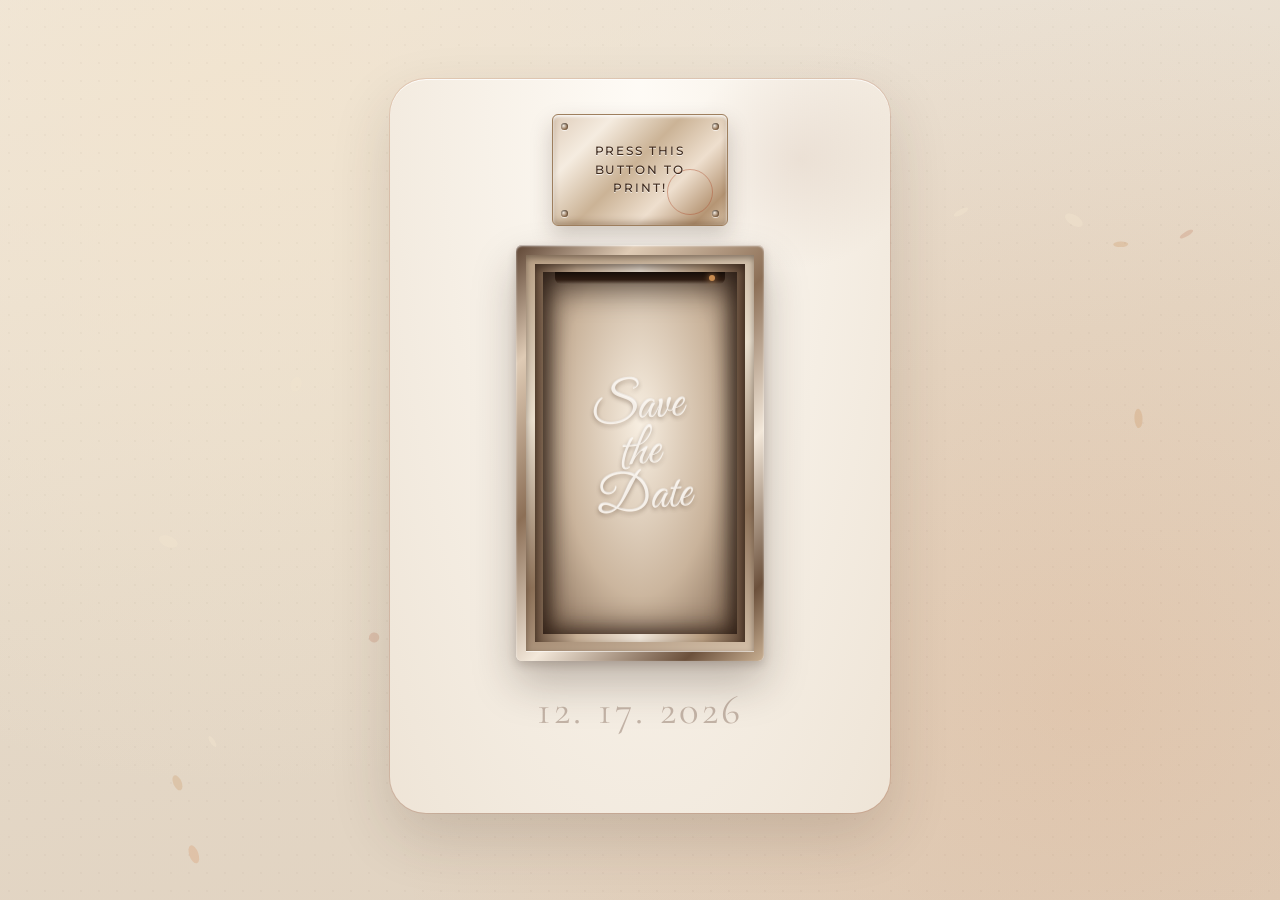
==== commit f98ee521: "feat: replace canvas elements with prenup photo assets and update entourage details" ====
--- a/index.html
+++ b/index.html
@@ -76,19 +76,23 @@
                   <article id="boothPhotoStrip" class="photo-strip"
                     aria-label="Printed 4-frame wedding photo strip of Clifford and Jessa">
                     <div class="strip-frame" data-frame="0">
-                      <canvas class="couple-frame-canvas" width="260" height="190" data-pose="1"></canvas>
+                      <!-- <canvas class="couple-frame-canvas" width="260" height="190" data-pose="1"></canvas> -->
+                      <img src="assets/prenup/RED10540.jpg" style="height: 100%; object-fit: cover !important;" />
                       <span class="frame-vintage-gloss"></span>
                     </div>
                     <div class="strip-frame" data-frame="1">
-                      <canvas class="couple-frame-canvas" width="260" height="190" data-pose="2"></canvas>
+                      <!-- <canvas class="couple-frame-canvas" width="260" height="190" data-pose="2"></canvas> -->
+                      <img src="assets/prenup/RED11430.jpg" style="height: 100%; object-fit: cover !important;" />
                       <span class="frame-vintage-gloss"></span>
                     </div>
                     <div class="strip-frame" data-frame="2">
-                      <canvas class="couple-frame-canvas" width="260" height="190" data-pose="3"></canvas>
+                      <!-- <canvas class="couple-frame-canvas" width="260" height="190" data-pose="3"></canvas> -->
+                      <img src="assets/prenup/RED10411.jpg" style="height: 100%; object-fit: cover !important;" />
                       <span class="frame-vintage-gloss"></span>
                     </div>
                     <div class="strip-frame" data-frame="3">
-                      <canvas class="couple-frame-canvas" width="260" height="190" data-pose="4"></canvas>
+                      <!-- <canvas class="couple-frame-canvas" width="260" height="190" data-pose="4"></canvas> -->
+                      <img src="assets/prenup/RED11544.jpg" style="height: 100%; object-fit: cover !important;" />
                       <span class="frame-vintage-gloss"></span>
                     </div>
                     <footer class="strip-caption">
@@ -146,7 +150,8 @@
               aria-label="Wedding movie postcard — click to toggle full cinema mode">
               <div class="postcard-inner">
                 <!-- Live Animated Golden-Hour Couple & Terracotta Floral Cinemagraph Canvas -->
-                <canvas id="postcardCinemaCanvas" class="postcard-cinema-canvas" width="680" height="440"></canvas>
+                <!-- <canvas id="postcardCinemaCanvas" class="postcard-cinema-canvas" width="680" height="440"></canvas> -->
+                <img src="assets/prenup/RED10455.jpg" style="width: 100%; object-fit: cover !important;" />
                 <div class="postcard-warm-vignette"></div>
 
                 <!-- Top-Right Invitation Micro-Copy -->
@@ -228,22 +233,27 @@
             </div>
 
             <!-- C. OVERLAPPING 4-FRAME PHOTO BOOTH STRIP (Right Side Tilted - 00:08 to 00:14) -->
-            <div class="collage-strip-holder" id="collageStripHolder" tabindex="0" role="button" aria-label="Photo booth strip — hover or tap to bring to front">
+            <div class="collage-strip-holder" id="collageStripHolder" tabindex="0" role="button"
+              aria-label="Photo booth strip — hover or tap to bring to front">
               <div class="photo-strip collage-photo-strip" id="collagePhotoStrip">
-                <div class="strip-frame">
-                  <canvas class="couple-frame-canvas" width="260" height="190" data-pose="1"></canvas>
+                <div class="strip-frame" data-frame="0">
+                  <!-- <canvas class="couple-frame-canvas" width="260" height="190" data-pose="1"></canvas> -->
+                  <img src="assets/prenup/RED10540.jpg" style="height: 100%; object-fit: cover !important;" />
                   <span class="frame-vintage-gloss"></span>
                 </div>
-                <div class="strip-frame">
-                  <canvas class="couple-frame-canvas" width="260" height="190" data-pose="2"></canvas>
+                <div class="strip-frame" data-frame="1">
+                  <!-- <canvas class="couple-frame-canvas" width="260" height="190" data-pose="2"></canvas> -->
+                  <img src="assets/prenup/RED11430.jpg" style="height: 100%; object-fit: cover !important;" />
                   <span class="frame-vintage-gloss"></span>
                 </div>
-                <div class="strip-frame">
-                  <canvas class="couple-frame-canvas" width="260" height="190" data-pose="3"></canvas>
+                <div class="strip-frame" data-frame="2">
+                  <!-- <canvas class="couple-frame-canvas" width="260" height="190" data-pose="3"></canvas> -->
+                  <img src="assets/prenup/RED10411.jpg" style="height: 100%; object-fit: cover !important;" />
                   <span class="frame-vintage-gloss"></span>
                 </div>
-                <div class="strip-frame">
-                  <canvas class="couple-frame-canvas" width="260" height="190" data-pose="4"></canvas>
+                <div class="strip-frame" data-frame="3">
+                  <!-- <canvas class="couple-frame-canvas" width="260" height="190" data-pose="4"></canvas> -->
+                  <img src="assets/prenup/RED11544.jpg" style="height: 100%; object-fit: cover !important;" />
                   <span class="frame-vintage-gloss"></span>
                 </div>
                 <footer class="strip-caption">
@@ -254,7 +264,8 @@
             </div>
 
             <!-- D. FORMAL HANDMADE CALLIGRAPHY INVITATION CARD (00:08 - 00:14) -->
-            <article class="formal-invitation-card" id="formalInvitationCard" tabindex="0" aria-label="Formal Invitation Note — hover or tap to bring to front">
+            <article class="formal-invitation-card" id="formalInvitationCard" tabindex="0"
+              aria-label="Formal Invitation Note — hover or tap to bring to front">
               <div class="card-inner-border">
                 <blockquote class="handwritten-note">
                   We'd love for you to join us<br />
@@ -273,12 +284,8 @@
           <p class="terracotta-banner-date">BIRHEN SA KASILAK<br />MINDANAO SHRINE PARISH</p>
           <p class="terracotta-banner-date-sub">Brgy. Bading, Butuan City</p>
           <p class="terracotta-banner-time">December 17, 2026 • 1:00 PM</p>
-          <a
-            href="https://www.google.com/maps/search/?api=1&amp;query=XG9M%2BQHP+Birhen+Sa+Kasilak+Shrine,+Butuan+City,+8600+Agusan+del+Norte"
-            target="_blank"
-            rel="noopener noreferrer"
-            class="venue-directions-btn"
-          >
+          <a href="https://www.google.com/maps/search/?api=1&amp;query=XG9M%2BQHP+Birhen+Sa+Kasilak+Shrine,+Butuan+City,+8600+Agusan+del+Norte"
+            target="_blank" rel="noopener noreferrer" class="venue-directions-btn">
             Get Directions ↗
           </a>
 
@@ -286,12 +293,8 @@
             <p class="terracotta-banner-script reception-script">Reception</p>
             <p class="terracotta-banner-date-sub">to follow at</p>
             <p class="terracotta-reception-label">Almont Inland Resort</p>
-            <a
-              href="https://www.google.com/maps/search/?api=1&amp;query=Almont+Inland+Resort,+J+C+Aquino+Ave,+Butuan+City,+8600+Agusan+del+Norte"
-              target="_blank"
-              rel="noopener noreferrer"
-              class="venue-directions-btn"
-            >
+            <a href="https://www.google.com/maps/search/?api=1&amp;query=Almont+Inland+Resort,+J+C+Aquino+Ave,+Butuan+City,+8600+Agusan+del+Norte"
+              target="_blank" rel="noopener noreferrer" class="venue-directions-btn">
               Get Directions ↗
             </a>
           </div>
@@ -481,8 +484,8 @@
                   <p class="bearer-name">Clark Ezekiel D. Dapal</p>
                 </div>
                 <div class="entourage-col">
-                  <h5 class="entourage-sub-ribbon">SYMBOL OF TREASURE</h5>
-                  <p class="bearer-name">—</p>
+                  <h5 class="entourage-sub-ribbon">COIN BEARER</h5>
+                  <p class="bearer-name">Prince Mjay P. Escario</p>
                 </div>
                 <div class="entourage-col">
                   <h5 class="entourage-sub-ribbon">BIBLE BEARER</h5>
@@ -711,24 +714,17 @@
             </div>
 
             <figure class="gift-qr-frame">
-              <img
-                src="assets/gift-qr.png"
-                alt="UnionBank InstaPay QR Code for Lourdjessa Simene Papel (ending in 9909)"
-                class="gift-qr-img"
-                width="503"
-                height="504"
-                loading="lazy"
-              />
+              <img src="assets/gift-qr.png"
+                alt="UnionBank InstaPay QR Code for Lourdjessa Simene Papel (ending in 9909)" class="gift-qr-img"
+                width="503" height="504" loading="lazy" />
             </figure>
 
-            <p class="gift-scan-hint">Scan directly with any banking or e-wallet app via InstaPay, or save the QR code below.</p>
+            <p class="gift-scan-hint">Scan directly with any banking or e-wallet app via InstaPay, or save the QR code
+              below.</p>
 
             <div class="gift-actions-row">
-              <a
-                href="assets/unionbank-qr-card.png"
-                download="Clifford-and-Jessa-UnionBank-QR.png"
-                class="primary-terracotta-btn gift-download-btn"
-              >
+              <a href="assets/unionbank-qr-card.png" download="Clifford-and-Jessa-UnionBank-QR.png"
+                class="primary-terracotta-btn gift-download-btn">
                 Download QR Code
               </a>
             </div>
@@ -847,7 +843,7 @@
       <form id="rsvpForm" class="rsvp-form">
         <div class="form-field">
           <label for="guestName">Full Name(s)</label>
-          <input type="text" id="guestName" name="guestName" required placeholder="e.g., Sophia &amp; Alexander Laurent"
+          <input type="text" id="guestName" name="guestName" required placeholder="e.g., Jessa Avanceña"
             autocomplete="name" />
         </div>
 
@@ -884,7 +880,8 @@
        MODAL 3: WAX-SEALED RSVP CONFIRMATION MODAL
        Uses native <dialog closedby="any"> + JS backdrop fallback
        ===================================================================== -->
-  <dialog id="rsvpSuccessModal" class="luxury-dialog rsvp-success-dialog" closedby="any" aria-labelledby="rsvpSuccessTitle">
+  <dialog id="rsvpSuccessModal" class="luxury-dialog rsvp-success-dialog" closedby="any"
+    aria-labelledby="rsvpSuccessTitle">
     <div class="dialog-sheet rsvp-success-sheet">
       <button type="button" class="dialog-close-btn" data-close-dialog="rsvpSuccessModal"
         aria-label="Close confirmation dialog">✕</button>
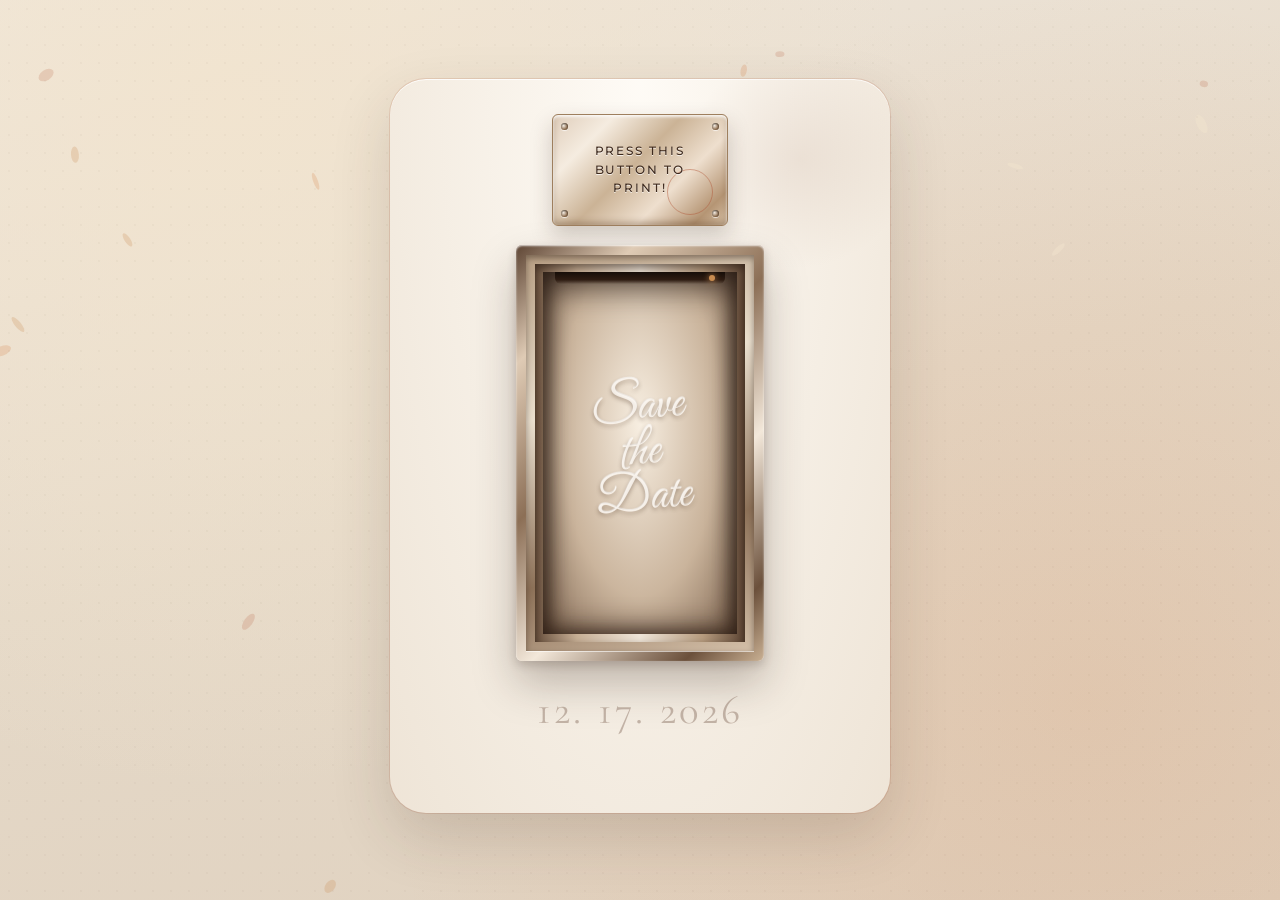
==== commit 20091926: "refactor: update photo asset in couple photo strips to RED10671.jpg" ====
--- a/index.html
+++ b/index.html
@@ -82,7 +82,7 @@
                     </div>
                     <div class="strip-frame" data-frame="1">
                       <!-- <canvas class="couple-frame-canvas" width="260" height="190" data-pose="2"></canvas> -->
-                      <img src="assets/prenup/RED11430.jpg" style="height: 100%; object-fit: cover !important;" />
+                      <img src="assets/prenup/RED10671.jpg" style="height: 100%; object-fit: cover !important;" />
                       <span class="frame-vintage-gloss"></span>
                     </div>
                     <div class="strip-frame" data-frame="2">
@@ -243,7 +243,7 @@
                 </div>
                 <div class="strip-frame" data-frame="1">
                   <!-- <canvas class="couple-frame-canvas" width="260" height="190" data-pose="2"></canvas> -->
-                  <img src="assets/prenup/RED11430.jpg" style="height: 100%; object-fit: cover !important;" />
+                  <img src="assets/prenup/RED10671.jpg" style="height: 100%; object-fit: cover !important;" />
                   <span class="frame-vintage-gloss"></span>
                 </div>
                 <div class="strip-frame" data-frame="2">
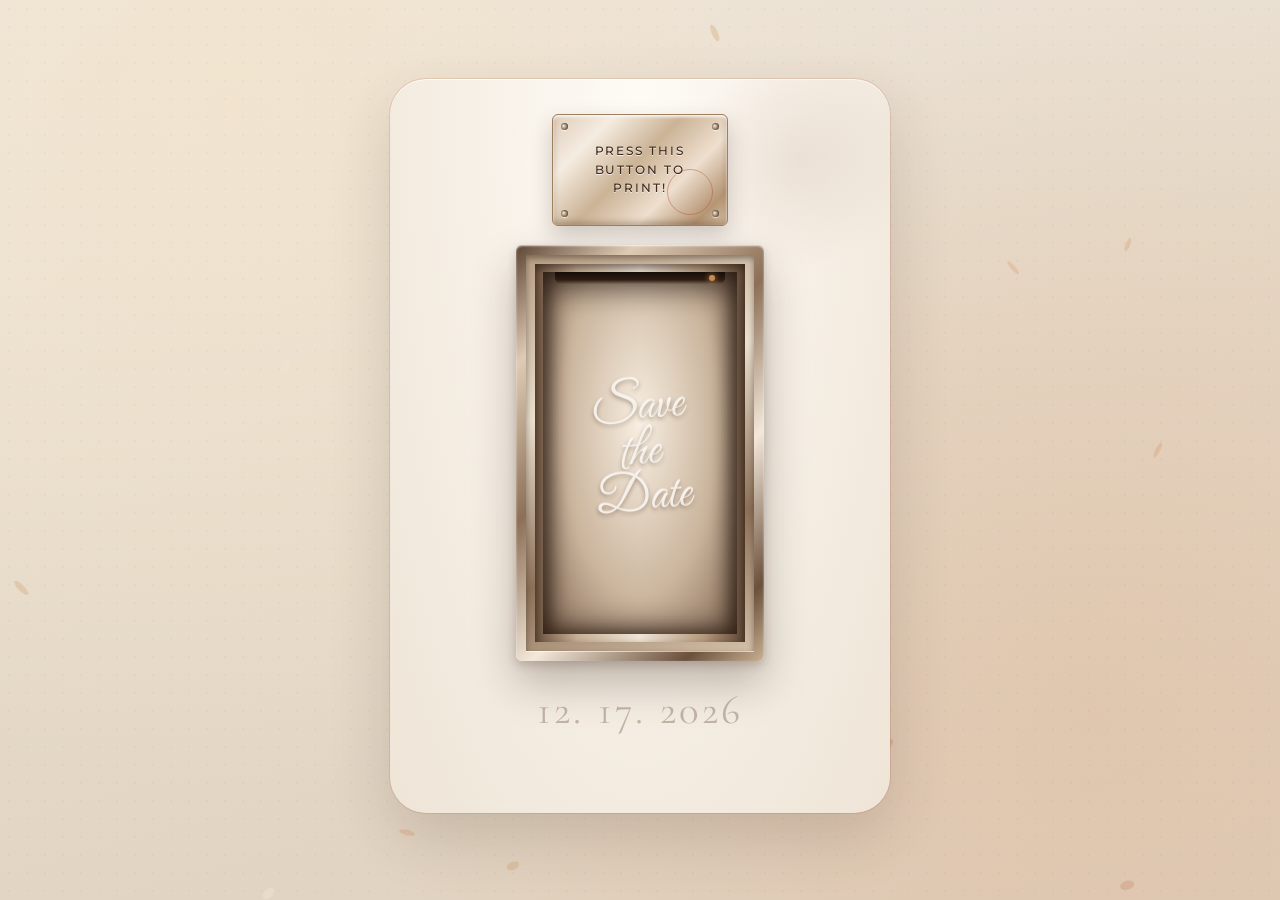
==== commit 3333214c: "feat: add background music asset and enable by default" ====
--- a/index.html
+++ b/index.html
@@ -202,7 +202,7 @@
                       <!-- Top curved song title -->
                       <text class="vinyl-arc-subtext">
                         <textPath href="#topArc" startOffset="50%" text-anchor="middle">
-                          WITH YOU • JIMIN, HA SUNG WOON
+                          WITH YOU BY JIMIN FEAT. HA SUNGWOON
                         </textPath>
                       </text>
 
@@ -794,7 +794,7 @@
               <circle cx="100" cy="100" r="94" fill="none" stroke="#B05334" stroke-width="1.2" stroke-opacity="0.45" />
               <text class="vinyl-arc-subtext">
                 <textPath href="#modalTopArc" startOffset="50%" text-anchor="middle">
-                  WITH YOU • JIMIN, HA SUNG WOON
+                  WITH YOU BY JIMIN FEAT. HA SUNGWOON
                 </textPath>
               </text>
               <path
@@ -814,7 +814,7 @@
         <div class="tonearm" id="tonearm" aria-hidden="true"></div>
       </div>
 
-      <p class="song-title-display" id="currentSongTitle">“With you - Jimin, Ha Sung Woon”</p>
+      <p class="song-title-display" id="currentSongTitle">“With You by Jimin feat. Ha Sungwoon”</p>
 
       <div class="turntable-actions">
         <button type="button" id="modalPlayToggleBtn" class="primary-terracotta-btn">
@@ -825,7 +825,7 @@
           <input type="file" id="customAudioInput" accept="audio/*" hidden />
         </label>
       </div>
-      <audio id="customAudioElement" loop hidden></audio>
+      <audio id="customAudioElement" src="assets/bg.mp3" preload="auto" loop hidden></audio>
     </div>
   </dialog>
 
@@ -910,7 +910,7 @@
     </div>
   </dialog>
 
-  <script src="script.js?v=6"></script>
+  <script src="script.js?v=7"></script>
 </body>
 
 </html>
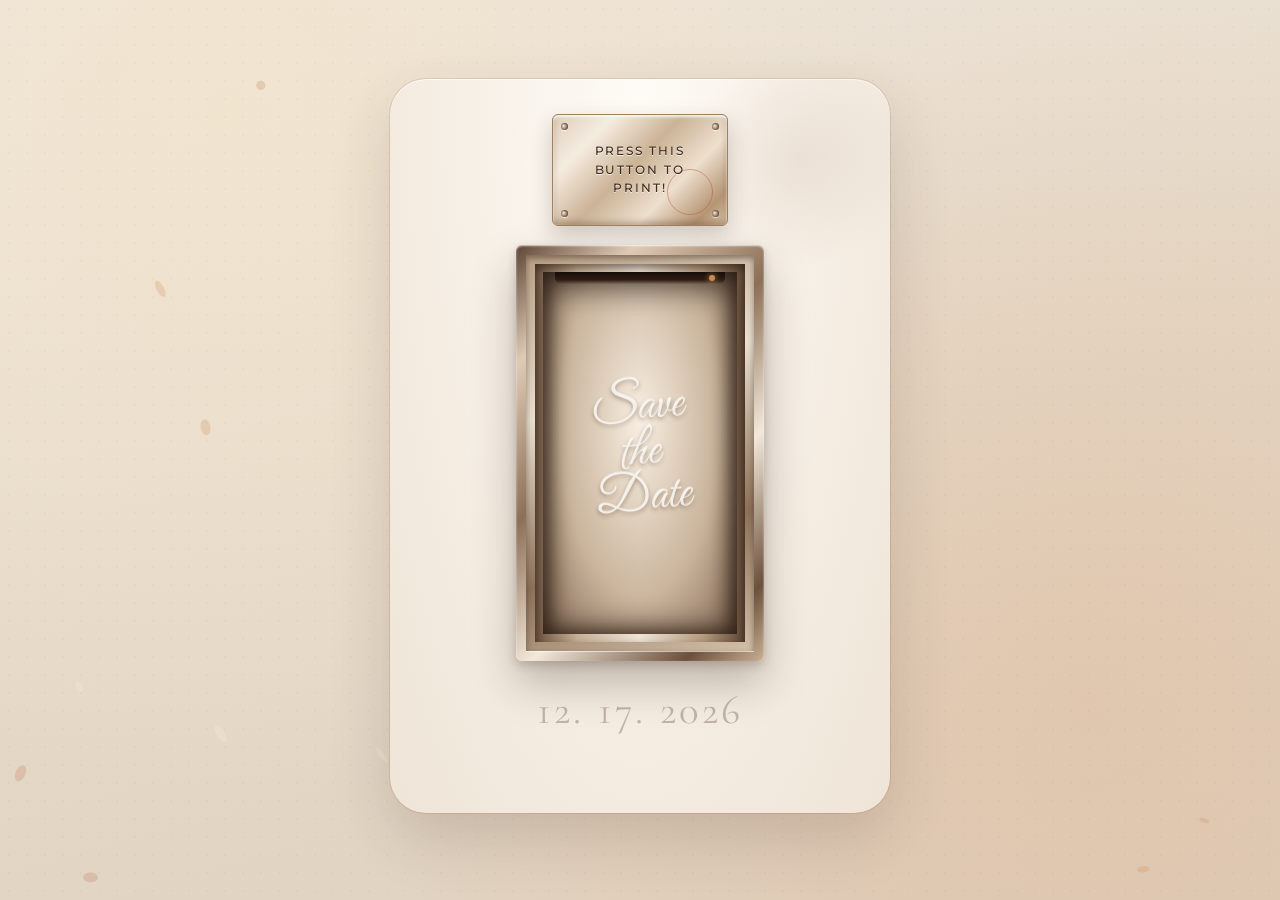
==== commit 42aa029d: "feat: remove film live badge and bottom bar from postcard in index.html" ====
--- a/index.html
+++ b/index.html
@@ -166,13 +166,6 @@
                   <span class="std-save">Save</span>
                   <span class="std-the">the</span>
                   <span class="std-date">Date</span>
-                </div>
-
-                <!-- Bottom Pill Badge & Film Indicator -->
-                <div class="postcard-bottom-bar">
-                  <span class="film-live-badge">
-                    <span class="film-dot"></span> WEDDING FILM POSTCARD
-                  </span>
                 </div>
               </div>
             </div>
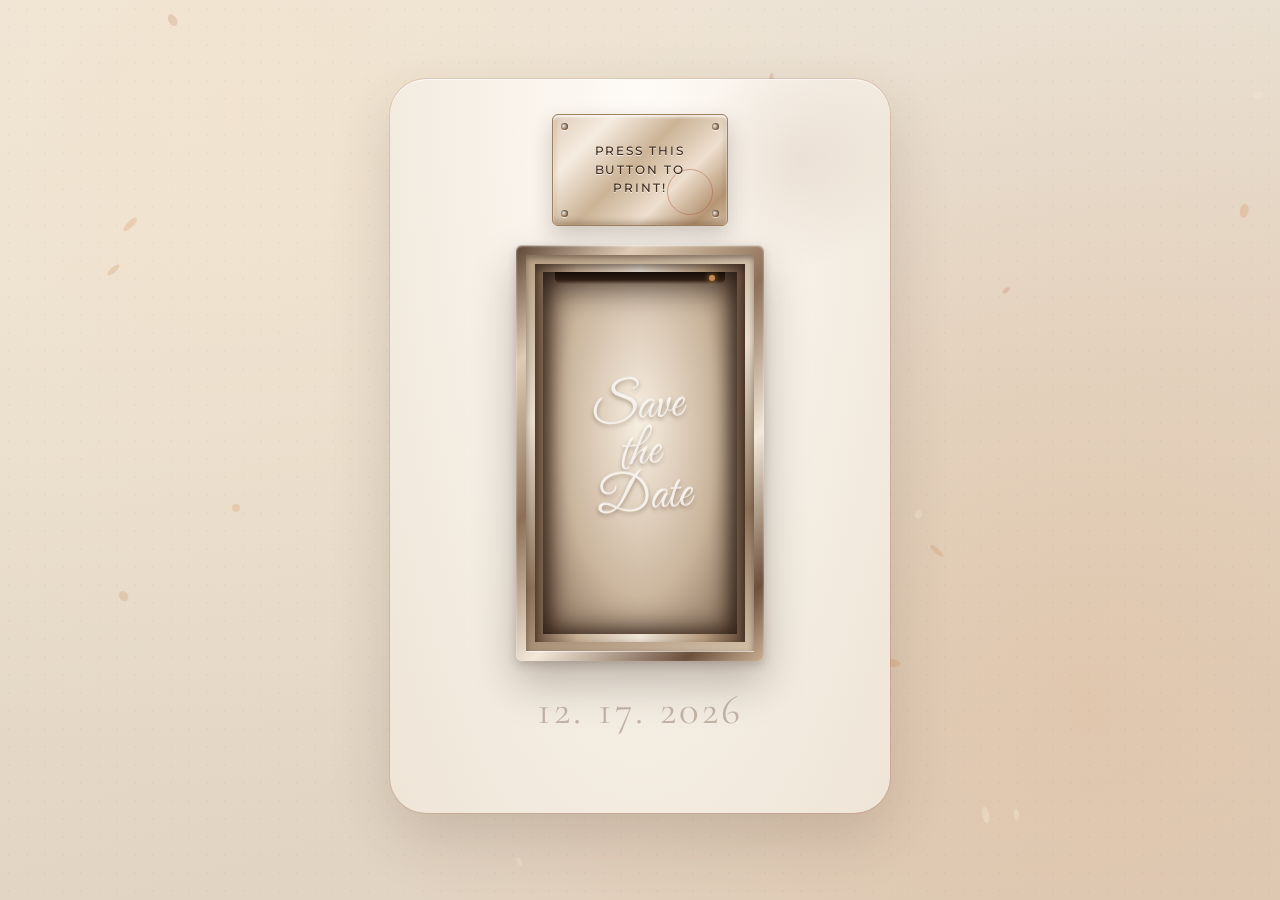
==== commit 0277730e: "fix: update postcard image styling to use full height" ====
--- a/index.html
+++ b/index.html
@@ -151,7 +151,7 @@
               <div class="postcard-inner">
                 <!-- Live Animated Golden-Hour Couple & Terracotta Floral Cinemagraph Canvas -->
                 <!-- <canvas id="postcardCinemaCanvas" class="postcard-cinema-canvas" width="680" height="440"></canvas> -->
-                <img src="assets/prenup/RED10455.jpg" style="width: 100%; object-fit: cover !important;" />
+                <img src="assets/prenup/RED10455.jpg" style="height: 100%; object-fit: cover !important;" />
                 <div class="postcard-warm-vignette"></div>
 
                 <!-- Top-Right Invitation Micro-Copy -->
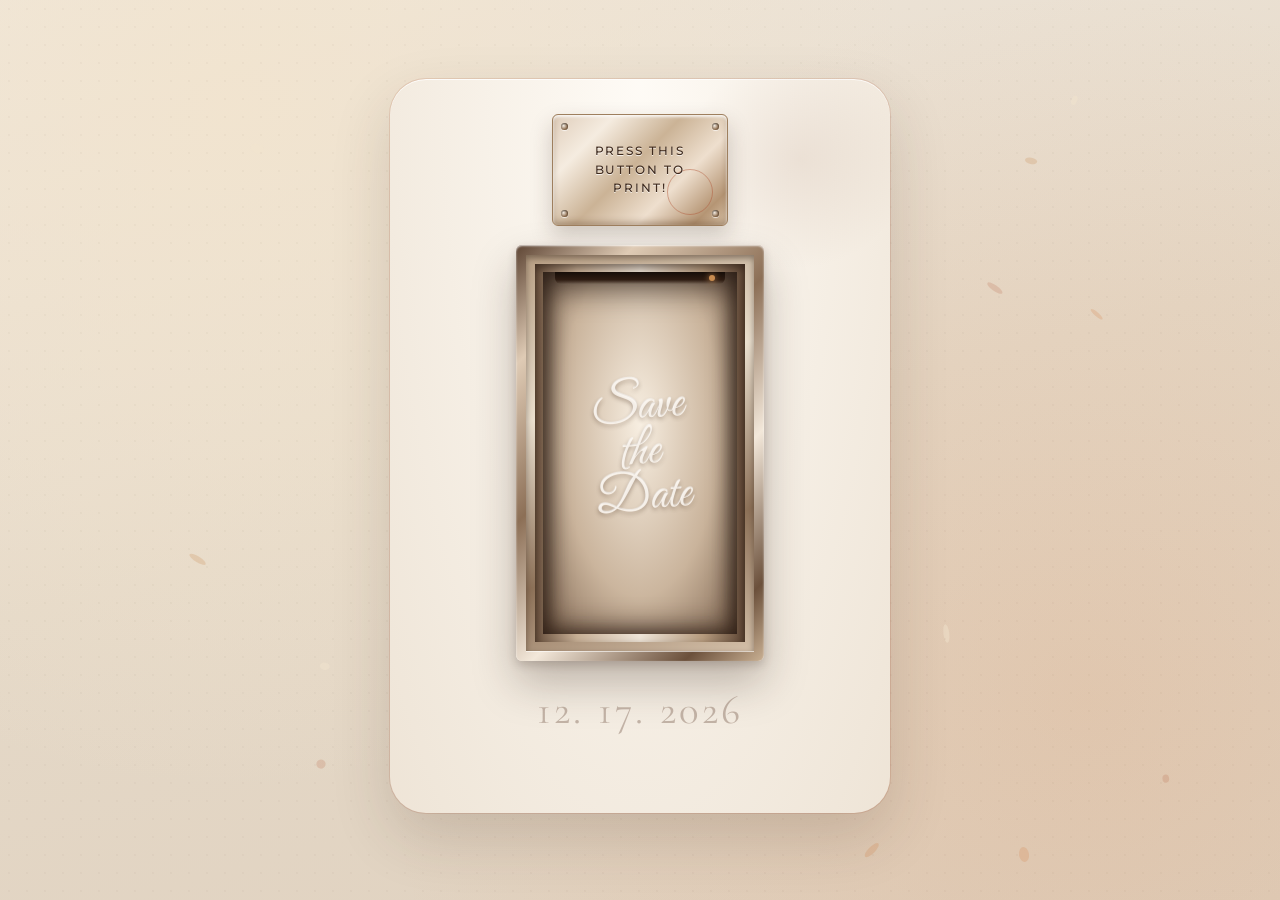
==== commit dbd5237f: "refactor: update rsvp form label from Full Name(s) to Full Name" ====
--- a/index.html
+++ b/index.html
@@ -835,7 +835,7 @@
 
       <form id="rsvpForm" class="rsvp-form">
         <div class="form-field">
-          <label for="guestName">Full Name(s)</label>
+          <label for="guestName">Full Name</label>
           <input type="text" id="guestName" name="guestName" required placeholder="e.g., Jessa Avanceña"
             autocomplete="name" />
         </div>
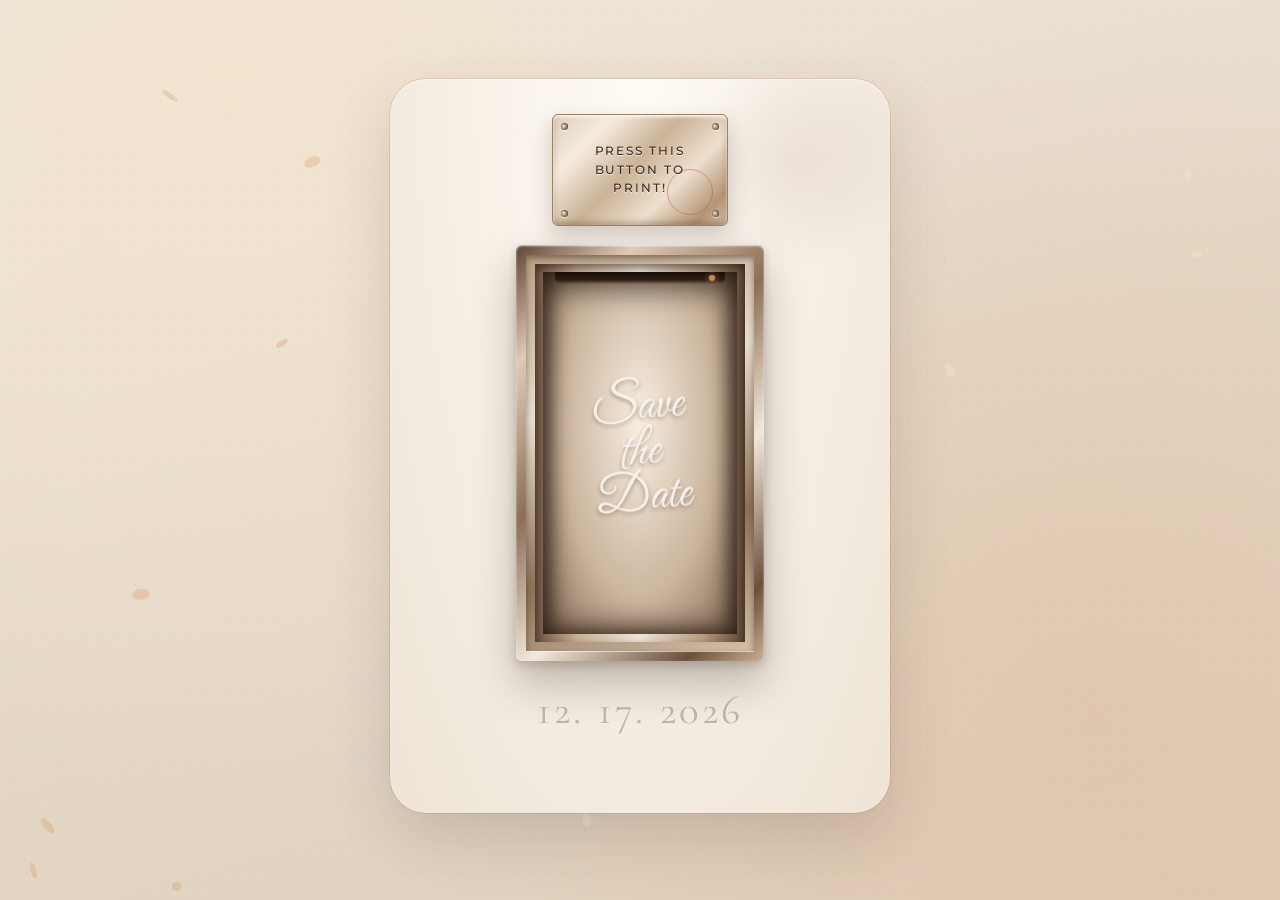
==== commit 2b883132: "feat: add Mayflor Gabor and Alonzo Gabor to entourage list" ====
--- a/index.html
+++ b/index.html
@@ -382,6 +382,7 @@
                   <li>Mrs. Isidra Estrella P. Navarro</li>
                   <li>Mrs. Leah M. Obedencia</li>
                   <li>Mrs. Lasylee Marte</li>
+                  <li>Mrs. Mayflor Gabor</li>
                 </ul>
                 <ul class="entourage-list">
                   <li>Mr. Greg Patrick Pabilonio</li>
@@ -396,6 +397,7 @@
                   <li>Mr. Roy V. Navarro</li>
                   <li>Mr. Hirome C. Obendencia</li>
                   <li>Mr. Jerome Marte</li>
+                  <li>Mr. Alonzo Gabor</li>
                 </ul>
               </div>
             </div>
